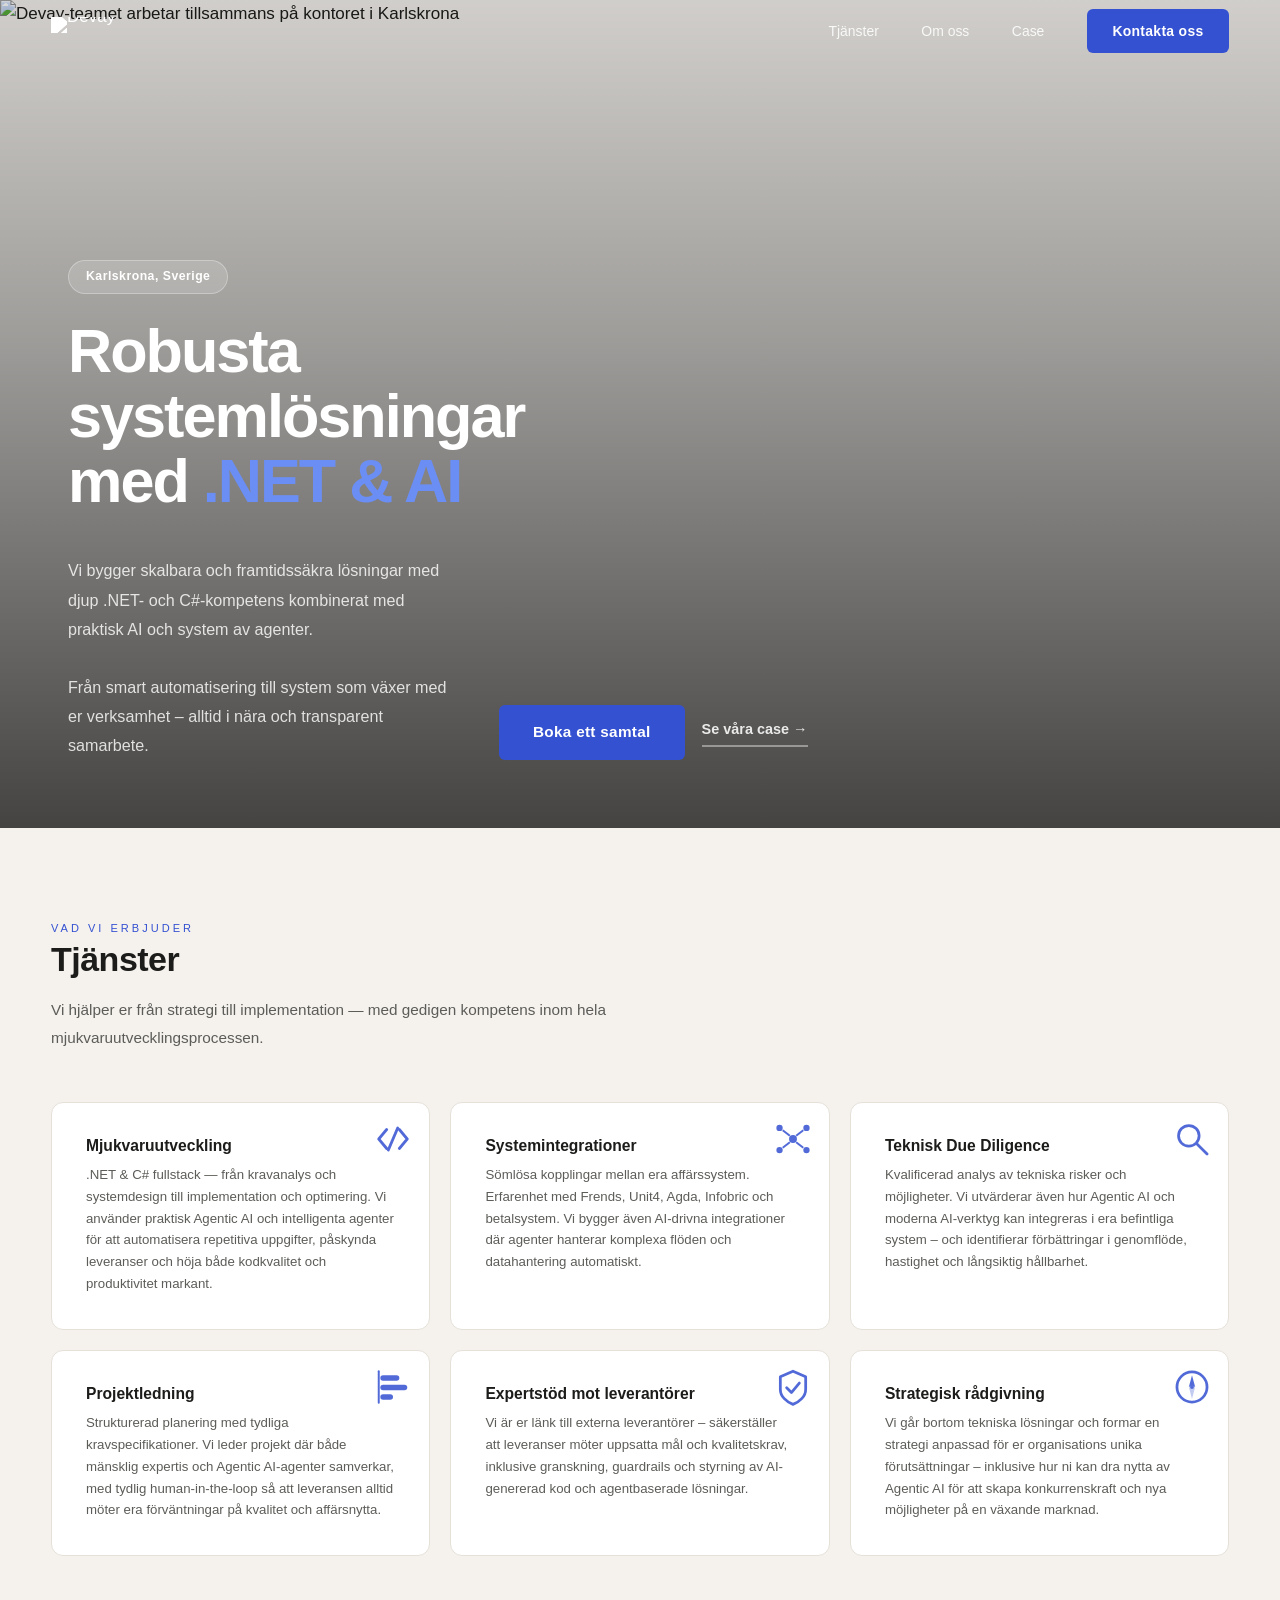
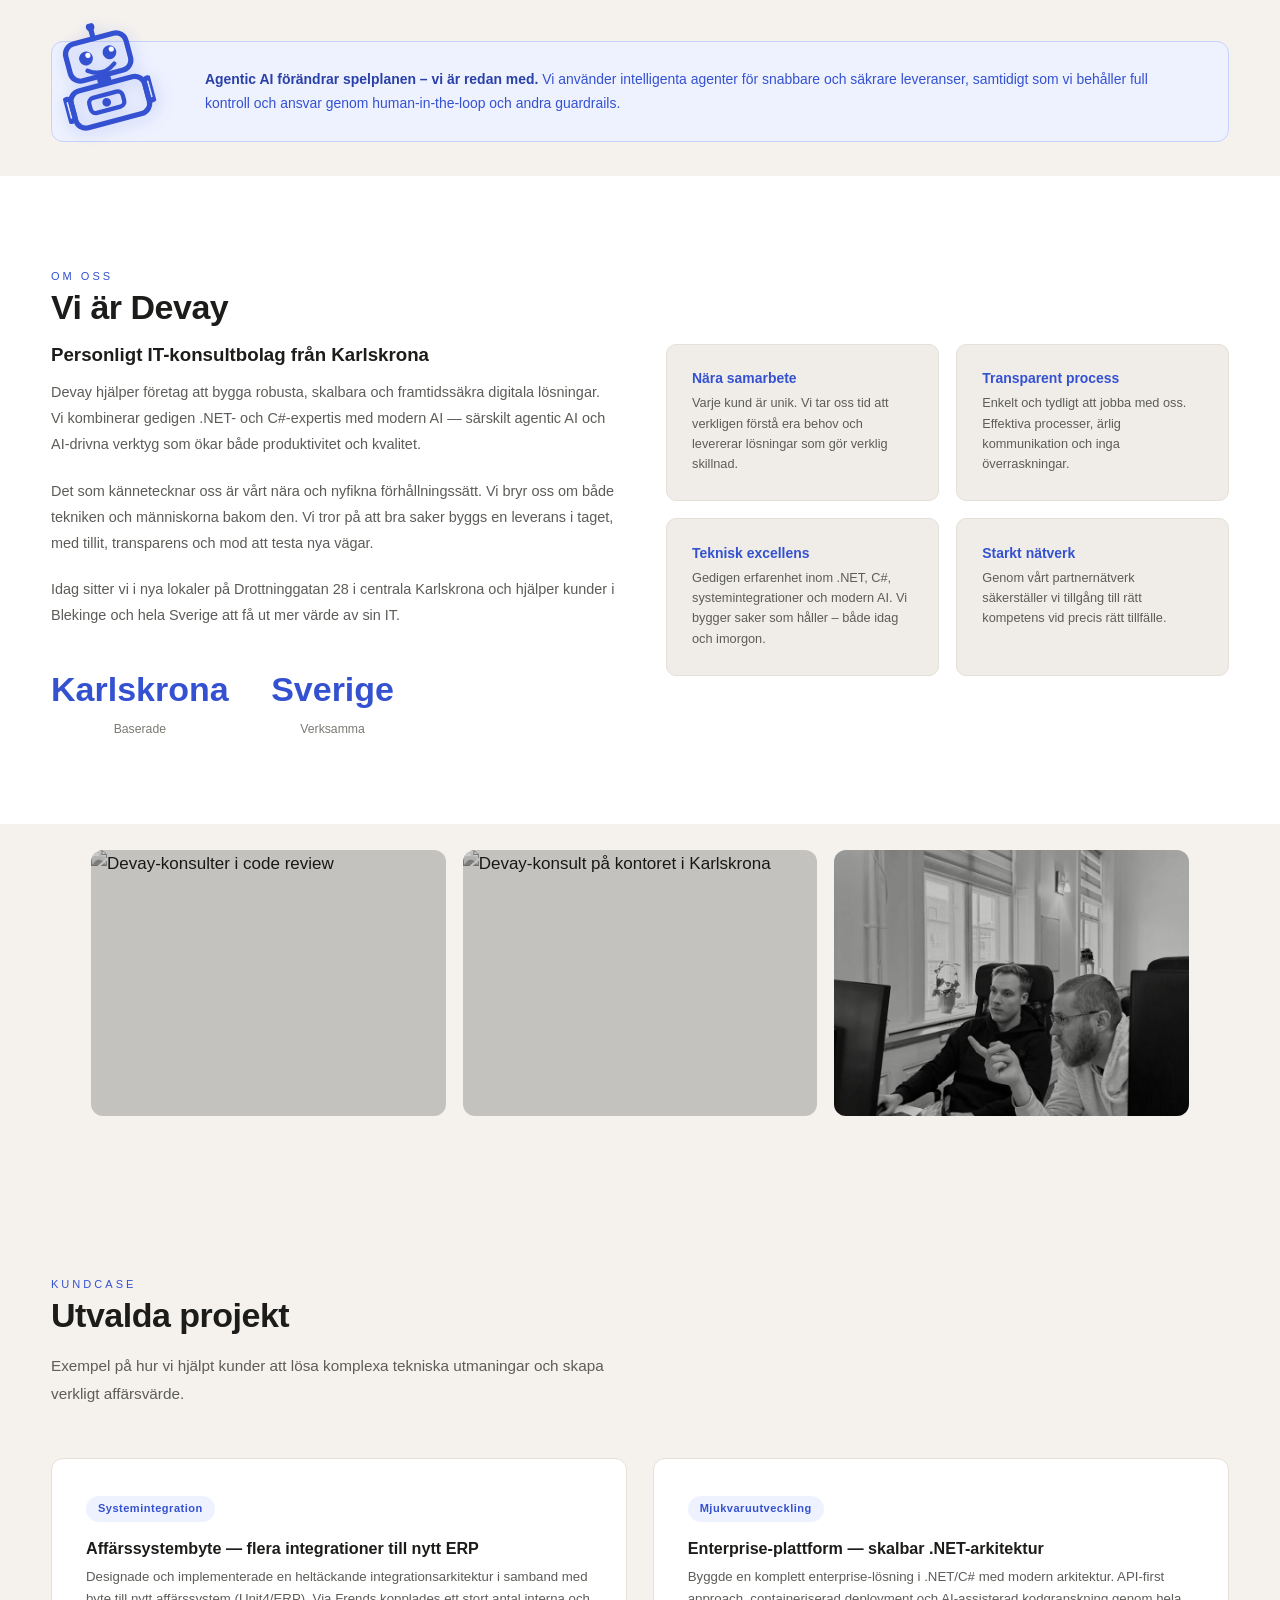
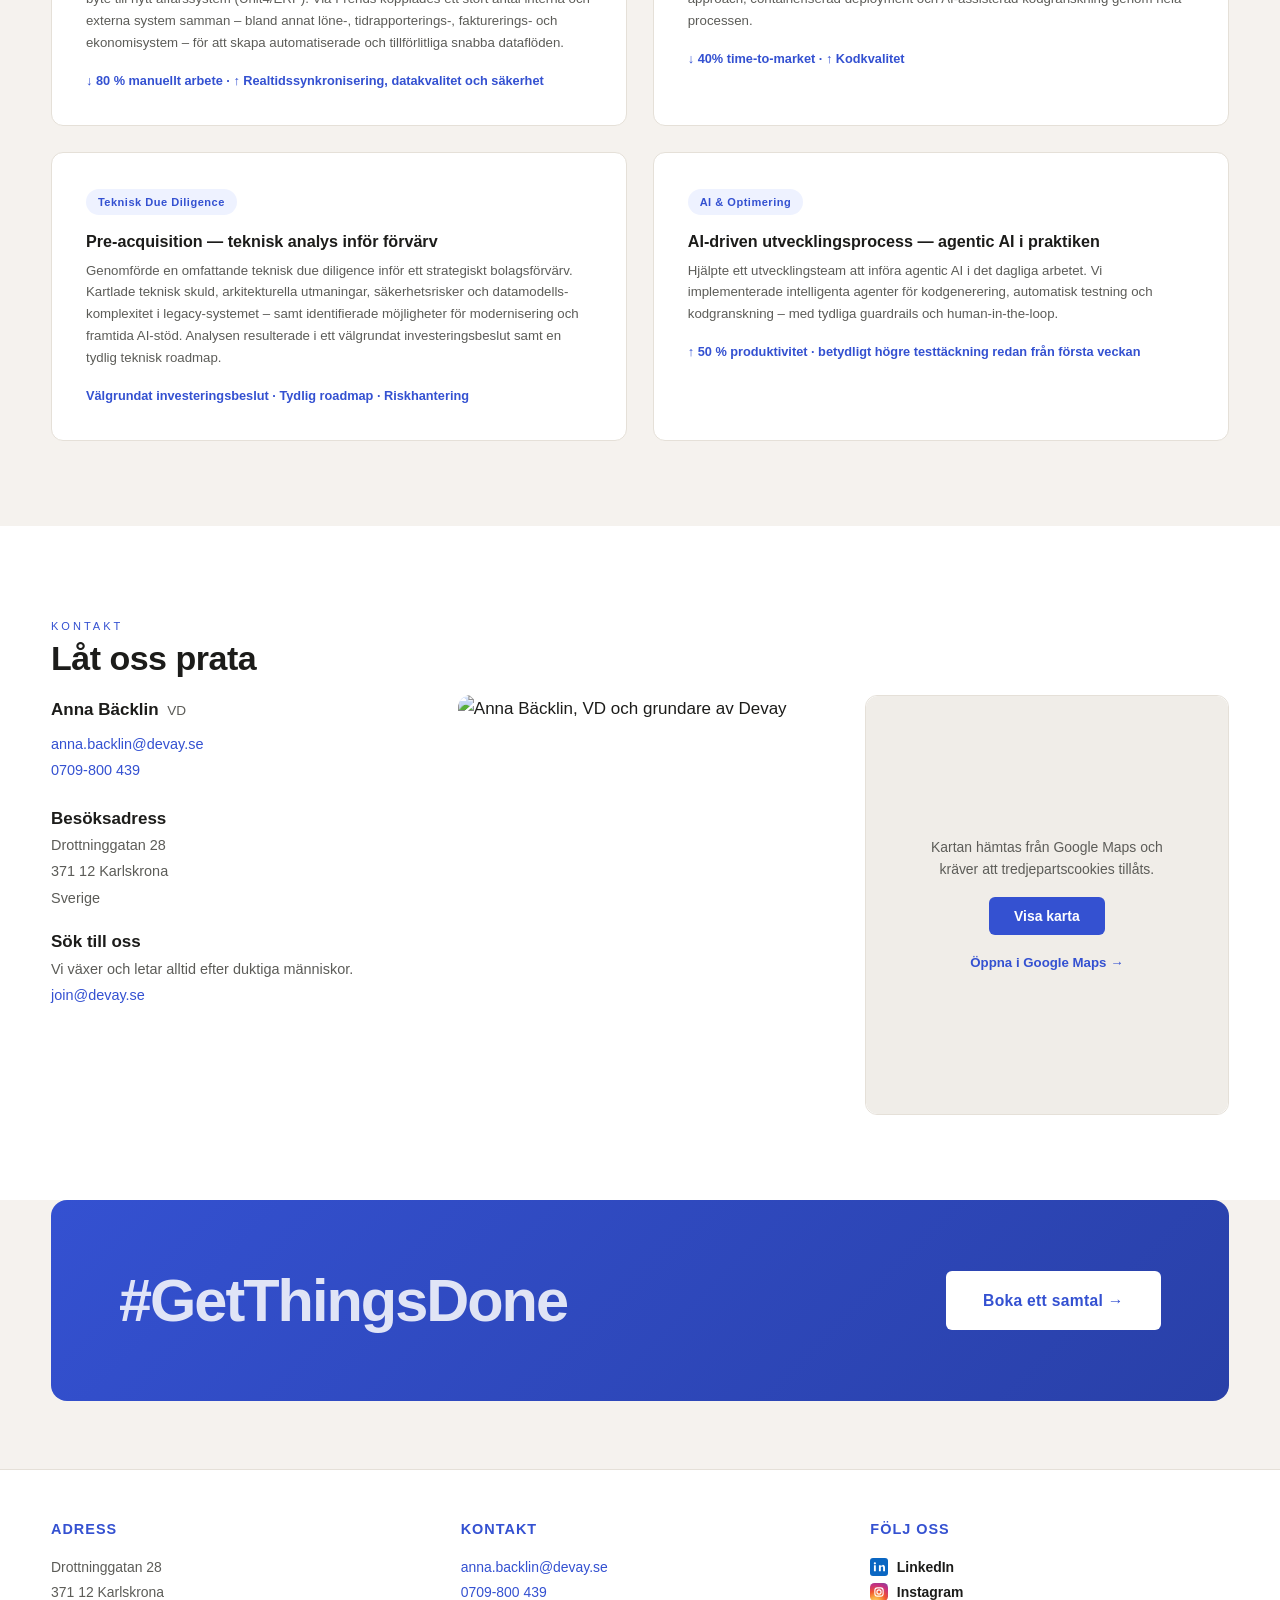
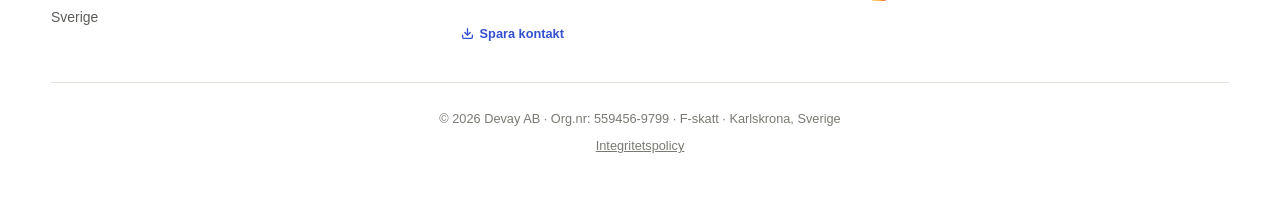
==== index.html @ 6763a112 "feat: replace planning photo in culture strip with pair-programming photo Same markup and grayscale/" ====
<!DOCTYPE html>
<html lang="sv">
<head>
  <meta charset="UTF-8">
  <meta name="viewport" content="width=device-width, initial-scale=1.0, viewport-fit=cover">

  <!-- SEO -->
  <title>Devay AB – .NET &amp; AI-konsulter i Karlskrona | Skalbara systemlösningar</title>
  <meta name="description" content="Personligt IT-konsultbolag i Karlskrona som bygger robusta .NET/C#-lösningar, systemintegrationer och agentic AI. Nära samarbete, hög kvalitet.">
  <meta name="keywords" content="Devay, IT-konsult, Karlskrona, .NET, C#, AI, systemutveckling, integrationer, agentic AI">
  <meta name="author" content="Devay AB">
  <meta name="robots" content="index, follow, max-image-preview:large, max-snippet:-1, max-video-preview:-1">
  <meta name="theme-color" content="#1a3a5c">

  <!-- Open Graph -->
  <meta property="og:title" content="Devay AB – .NET &amp; AI-konsulter i Karlskrona">
  <meta property="og:description" content="Personligt IT-konsultbolag i Karlskrona som bygger robusta .NET/C#-lösningar, systemintegrationer och agentic AI.">
  <meta property="og:type" content="website">
  <meta property="og:url" content="https://www.devay.se">
  <meta property="og:locale" content="sv_SE">
  <meta property="og:image" content="https://www.devay.se/images/hero.jpg">
  <meta property="og:image:width" content="2400">
  <meta property="og:image:height" content="1545">
  <meta property="og:image:type" content="image/jpeg">
  <meta property="og:image:alt" content="Devay-teamet arbetar tillsammans på kontoret i Karlskrona">

  <!-- Twitter Card -->
  <meta name="twitter:card" content="summary_large_image">
  <meta name="twitter:site" content="@devay_ab">
  <meta name="twitter:title" content="Devay AB – .NET &amp; AI-konsulter i Karlskrona">
  <meta name="twitter:description" content="Personligt IT-konsultbolag i Karlskrona som bygger robusta .NET/C#-lösningar, systemintegrationer och agentic AI.">
  <meta name="twitter:image" content="https://www.devay.se/images/hero.jpg">

  <!-- Canonical -->
  <link rel="canonical" href="https://www.devay.se/">

  <!-- Favicons -->
  <link rel="apple-touch-icon" sizes="180x180" href="images/apple-touch-icon.png">
  <link rel="icon" type="image/png" sizes="32x32" href="images/favicon-32x32.png">
  <link rel="icon" type="image/png" sizes="16x16" href="images/favicon-16x16.png">

  <!-- Preload kritiska resurser -->
  <link rel="preload" as="image" href="images/hero.webp" type="image/webp" fetchpriority="high">


  <!-- Stylesheet -->
  <link rel="stylesheet" href="css/style.css">

  <!-- Structured Data — LocalBusiness -->
  <script type="application/ld+json">
  {
    "@context": "https://schema.org",
    "@type": "LocalBusiness",
    "@id": "https://www.devay.se/#organization",
    "name": "Devay AB",
    "description": "IT-konsultbolag i Karlskrona specialiserat på .NET, C#, systemintegrationer och agentic AI.",
    "url": "https://www.devay.se",
    "logo": "https://www.devay.se/images/devay-logo.png",
    "image": "https://www.devay.se/images/devay-logo.png",
    "address": {
      "@type": "PostalAddress",
      "streetAddress": "Drottninggatan 28",
      "addressLocality": "Karlskrona",
      "postalCode": "371 12",
      "addressRegion": "Blekinge",
      "addressCountry": "SE"
    },
    "geo": {
      "@type": "GeoCoordinates",
      "latitude": "56.1612",
      "longitude": "15.5869"
    },
    "telephone": "+46709800439",
    "email": "anna.backlin@devay.se",
    "contactPoint": {
      "@type": "ContactPoint",
      "contactType": "sales",
      "telephone": "+46709800439",
      "email": "anna.backlin@devay.se",
      "availableLanguage": ["Swedish", "English"]
    },
    "founder": {
      "@type": "Person",
      "name": "Anna Bäcklin",
      "jobTitle": "VD & Grundare"
    },
    "areaServed": {
      "@type": "Country",
      "name": "Sverige"
    },
    "sameAs": [
      "https://www.linkedin.com/company/devay/"
    ],
    "hasOfferCatalog": {
      "@type": "OfferCatalog",
      "name": "IT-tjänster",
      "itemListElement": [
        {
          "@type": "Offer",
          "itemOffered": {
            "@type": "Service",
            "name": "Mjukvaruutveckling",
            "description": ".NET & C# fullstack — från kravanalys och systemdesign till implementation och optimering."
          }
        },
        {
          "@type": "Offer",
          "itemOffered": {
            "@type": "Service",
            "name": "Systemintegrationer",
            "description": "Sömlösa kopplingar mellan affärssystem via Frends, Unit4, Agda, Infobric och betalsystem."
          }
        },
        {
          "@type": "Offer",
          "itemOffered": {
            "@type": "Service",
            "name": "Teknisk Due Diligence",
            "description": "Kvalificerad analys av tekniska risker och möjligheter i utvecklingsprocessen."
          }
        },
        {
          "@type": "Offer",
          "itemOffered": {
            "@type": "Service",
            "name": "Projektledning",
            "description": "Strukturerad planering med tydliga kravspecifikationer och nära uppföljning."
          }
        },
        {
          "@type": "Offer",
          "itemOffered": {
            "@type": "Service",
            "name": "Strategisk rådgivning",
            "description": "Teknisk strategi anpassad för er organisations unika förutsättningar."
          }
        }
      ]
    }
  }
  </script>
</head>
<body>

  <!-- Skip-till-innehåll (tillgänglighet) -->
  <a href="#main" class="skip-link">Hoppa till innehåll</a>

  <!-- ════════════════════════════════════════
       NAVIGATION
       ════════════════════════════════════════ -->
  <nav class="nav" aria-label="Huvudnavigation">
    <a href="./index.html" class="nav-logo" aria-label="Devay — Till startsidan">
      <picture>
        <source srcset="images/devay-logo-white.webp" type="image/webp" media="(prefers-color-scheme: dark)">
        <source srcset="images/devay-logo-white.png" media="(prefers-color-scheme: dark)">
        <source srcset="images/devay-logo.webp" type="image/webp">
        <img src="images/devay-logo.png" alt="Devay" width="147" height="28">
      </picture>
    </a>

    <button class="nav-toggle" aria-label="Öppna meny" aria-expanded="false" aria-controls="nav-menu">
      <span></span>
      <span></span>
      <span></span>
    </button>

    <div class="nav-links" id="nav-menu">
      <a href="#tjanster" class="nav-link">Tjänster</a>
      <a href="#om-oss" class="nav-link">Om oss</a>
      <a href="#case" class="nav-link">Case</a>
    </div>

    <a href="#kontakt" class="nav-cta">Kontakta oss</a>
  </nav>


  <!-- ════════════════════════════════════════
       MAIN CONTENT
       ════════════════════════════════════════ -->
  <main id="main">

    <!-- ── HERO ── -->
    <section class="hero" aria-label="Introduktion">
      <div class="hero-bg">
        <picture class="hero-img-base">
          <source srcset="images/hero.webp" type="image/webp">
          <img src="images/hero.jpg"
               alt="Devay-teamet arbetar tillsammans på kontoret i Karlskrona"
               width="2400" height="1545"
               loading="eager">
        </picture>
        <picture class="hero-img-hover" aria-hidden="true">
          <source srcset="images/gemini-heroes.webp" type="image/webp">
          <img src="images/gemini-heroes.webp" alt="" width="1920" height="1237" loading="lazy">
        </picture>
        <div class="hero-overlay"></div>
      </div>
      <div class="hero-content">
        <span class="pill">Karlskrona, Sverige</span>
        <h1 class="hero-title">Robusta systemlösningar<br>med <em>.NET &amp; AI</em></h1>
        <div class="hero-bottom">
          <p class="hero-subtitle">Vi bygger skalbara och framtidssäkra lösningar med djup .NET- och C#-kompetens kombinerat med praktisk AI och system av agenter.<br><br>Från smart automatisering till system som växer med er verksamhet – alltid i nära och transparent samarbete.</p>
          <div class="hero-actions">
            <a href="#kontakt" class="btn-primary">Boka ett samtal</a>
            <a href="#case" class="btn-link btn-link--light">Se våra case &rarr;</a>
          </div>
        </div>
      </div>
    </section>


    <!-- ── TJÄNSTER ── -->
    <section id="tjanster" class="section section--alt" aria-labelledby="tjanster-title">
      <span class="section-eyebrow reveal">Vad vi erbjuder</span>
      <h2 class="section-title reveal" id="tjanster-title">Tjänster</h2>
      <p class="section-intro reveal">Vi hjälper er från strategi till implementation — med gedigen kompetens inom hela mjukvaruutvecklingsprocessen.</p>

      <div class="services-grid">
        <article class="service-card reveal reveal-delay-1">
          <div class="card-icon card-icon--code" aria-hidden="true">
            <svg viewBox="0 0 48 48" xmlns="http://www.w3.org/2000/svg" fill="none" stroke="#3451D1" stroke-width="3.5" stroke-linecap="round" stroke-linejoin="round">
              <polyline points="16,12 6,24 16,36"/>
              <polyline points="32,12 42,24 32,36"/>
              <line x1="30" y1="10" x2="18" y2="38"/>
            </svg>
          </div>
          <h3>Mjukvaruutveckling</h3>
          <p>.NET &amp; C# fullstack — från kravanalys och systemdesign till implementation och optimering. Vi använder praktisk Agentic AI och intelligenta agenter för att automatisera repetitiva uppgifter, påskynda leveranser och höja både kodkvalitet och produktivitet markant.</p>
        </article>

        <article class="service-card reveal reveal-delay-2">
          <div class="card-icon card-icon--nodes" aria-hidden="true">
            <svg viewBox="0 0 48 48" xmlns="http://www.w3.org/2000/svg" fill="#3451D1">
              <circle cx="24" cy="24" r="5"/>
              <circle cx="7" cy="10" r="4"/>
              <circle cx="41" cy="10" r="4"/>
              <circle cx="7" cy="38" r="4"/>
              <circle cx="41" cy="38" r="4"/>
              <line x1="11" y1="13" x2="20" y2="20" stroke="#3451D1" stroke-width="2.5" fill="none"/>
              <line x1="37" y1="13" x2="28" y2="20" stroke="#3451D1" stroke-width="2.5" fill="none"/>
              <line x1="11" y1="35" x2="20" y2="28" stroke="#3451D1" stroke-width="2.5" fill="none"/>
              <line x1="37" y1="35" x2="28" y2="28" stroke="#3451D1" stroke-width="2.5" fill="none"/>
            </svg>
          </div>
          <h3>Systemintegrationer</h3>
          <p>Sömlösa kopplingar mellan era affärssystem. Erfarenhet med Frends, Unit4, Agda, Infobric och betalsystem. Vi bygger även AI-drivna integrationer där agenter hanterar komplexa flöden och datahantering automatiskt.</p>
        </article>

        <article class="service-card reveal reveal-delay-3">
          <div class="card-icon card-icon--magnifier" aria-hidden="true">
            <svg viewBox="0 0 48 48" xmlns="http://www.w3.org/2000/svg" fill="none" stroke="#3451D1" stroke-width="3.5" stroke-linecap="round" stroke-linejoin="round">
              <circle cx="20" cy="20" r="13"/>
              <line x1="30" y1="30" x2="43" y2="43"/>
            </svg>
          </div>
          <h3>Teknisk Due Diligence</h3>
          <p>Kvalificerad analys av tekniska risker och möjligheter. Vi utvärderar även hur Agentic AI och moderna AI-verktyg kan integreras i era befintliga system – och identifierar förbättringar i genomflöde, hastighet och långsiktig hållbarhet.</p>
        </article>

        <article class="service-card reveal reveal-delay-4">
          <div class="card-icon card-icon--kanban" aria-hidden="true">
            <svg viewBox="0 0 48 48" xmlns="http://www.w3.org/2000/svg" fill="none">
              <line x1="6" y1="4" x2="6" y2="44" stroke="#3451D1" stroke-width="2.5" stroke-linecap="round"/>
              <rect x="8" y="9" width="24" height="7" rx="3.5" fill="#3451D1"/>
              <rect x="8" y="21" width="34" height="7" rx="3.5" fill="#3451D1"/>
              <rect x="8" y="33" width="16" height="7" rx="3.5" fill="#3451D1"/>
            </svg>
          </div>
          <h3>Projektledning</h3>
          <p>Strukturerad planering med tydliga kravspecifikationer. Vi leder projekt där både mänsklig expertis och Agentic AI-agenter samverkar, med tydlig human-in-the-loop så att leveransen alltid möter era förväntningar på kvalitet och affärsnytta.</p>
        </article>

        <article class="service-card reveal reveal-delay-5">
          <div class="card-icon card-icon--bridge" aria-hidden="true">
            <svg viewBox="0 0 48 48" xmlns="http://www.w3.org/2000/svg" fill="none" stroke="#3451D1" stroke-width="3.5" stroke-linecap="round" stroke-linejoin="round">
              <path d="M24 4 L40 11 L40 27 C40 36 32 43 24 46 C16 43 8 36 8 27 L8 11 Z"/>
              <polyline points="16,25 22,31 32,19"/>
            </svg>
          </div>
          <h3>Expertstöd mot leverantörer</h3>
          <p>Vi är er länk till externa leverantörer – säkerställer att leveranser möter uppsatta mål och kvalitetskrav, inklusive granskning, guardrails och styrning av AI-genererad kod och agentbaserade lösningar.</p>
        </article>

        <article class="service-card reveal reveal-delay-6">
          <div class="card-icon card-icon--bino" aria-hidden="true">
            <svg viewBox="0 0 48 48" xmlns="http://www.w3.org/2000/svg" fill="none">
              <circle cx="24" cy="24" r="19" stroke="#3451D1" stroke-width="3.5"/>
              <polygon points="24,9 28,24 24,22 20,24" fill="#3451D1"/>
              <polygon points="24,39 20,24 24,26 28,24" fill="#3451D1" opacity="0.35"/>
              <circle cx="24" cy="24" r="2.5" fill="#3451D1"/>
            </svg>
          </div>
          <h3>Strategisk rådgivning</h3>
          <p>Vi går bortom tekniska lösningar och formar en strategi anpassad för er organisations unika förutsättningar – inklusive hur ni kan dra nytta av Agentic AI för att skapa konkurrenskraft och nya möjligheter på en växande marknad.</p>
        </article>
      </div>
    </section>


    <!-- ── AI-BANNER ── -->
    <aside class="ai-banner reveal" aria-label="AI-information">
      <div class="ai-robot" aria-hidden="true">
        <div class="robot-bubble"></div>
        <svg viewBox="0 0 52 62" xmlns="http://www.w3.org/2000/svg" fill="none" stroke="#3451D1" stroke-width="3" stroke-linecap="round" stroke-linejoin="round">
          <line x1="26" y1="2" x2="26" y2="9"/>
          <circle cx="26" cy="2" r="2.5" fill="#3451D1" stroke="none"/>
          <rect x="8" y="9" width="36" height="22" rx="6"/>
          <circle cx="19" cy="19" r="4" fill="#3451D1" stroke="none"/>
          <circle cx="33" cy="19" r="4" fill="#3451D1" stroke="none"/>
          <circle cx="20.5" cy="17.5" r="1.5" fill="white" stroke="none"/>
          <circle cx="34.5" cy="17.5" r="1.5" fill="white" stroke="none"/>
          <path d="M18 26 Q26 32 34 26" stroke-width="2.5"/>
          <rect x="22" y="31" width="8" height="5" rx="2" fill="#3451D1" stroke="none"/>
          <rect x="4" y="36" width="44" height="22" rx="6"/>
          <rect x="14" y="42" width="20" height="9" rx="3" stroke-width="2.5"/>
          <circle cx="24" cy="46.5" r="2.5" fill="#3451D1" stroke="none"/>
          <rect x="0" y="39" width="4" height="13" rx="2"/>
          <rect x="48" y="39" width="4" height="13" rx="2"/>
        </svg>
      </div>
      <div class="ai-banner-text">
        <p><strong>Agentic AI förändrar spelplanen – vi är redan med.</strong> Vi använder intelligenta agenter för snabbare och säkrare leveranser, samtidigt som vi behåller full kontroll och ansvar genom human-in-the-loop och andra guardrails.</p>
      </div>
    </aside>


    <!-- ── OM OSS ── -->
    <section id="om-oss" class="section section--white" aria-labelledby="om-oss-title">
      <span class="section-eyebrow reveal">Om oss</span>
      <h2 class="section-title reveal" id="om-oss-title">Vi är Devay</h2>

      <div class="about-grid">
        <div class="about-text reveal">
          <h3>Personligt IT-konsultbolag från Karlskrona</h3>
          <p>Devay hjälper företag att bygga robusta, skalbara och framtidssäkra digitala lösningar. Vi kombinerar gedigen .NET- och C#-expertis med modern AI — särskilt agentic AI och AI-drivna verktyg som ökar både produktivitet och kvalitet.</p>
          <p>Det som kännetecknar oss är vårt nära och nyfikna förhållningssätt. Vi bryr oss om både tekniken och människorna bakom den. Vi tror på att bra saker byggs en leverans i taget, med tillit, transparens och mod att testa nya vägar.</p>
          <p>Idag sitter vi i nya lokaler på Drottninggatan 28 i centrala Karlskrona och hjälper kunder i Blekinge och hela Sverige att få ut mer värde av sin IT.</p>

          <div class="team-stats">
            <div class="stat">
              <div class="stat-value">Karlskrona</div>
              <div class="stat-label">Baserade</div>
            </div>
            <div class="stat">
              <div class="stat-value">Sverige</div>
              <div class="stat-label">Verksamma</div>
            </div>
          </div>
        </div>

        <div>
          <div class="values-grid">
            <div class="value-card reveal reveal-delay-1">
              <h4>Nära samarbete</h4>
              <p>Varje kund är unik. Vi tar oss tid att verkligen förstå era behov och levererar lösningar som gör verklig skillnad.</p>
            </div>
            <div class="value-card reveal reveal-delay-2">
              <h4>Transparent process</h4>
              <p>Enkelt och tydligt att jobba med oss. Effektiva processer, ärlig kommunikation och inga överraskningar.</p>
            </div>
            <div class="value-card reveal reveal-delay-3">
              <h4>Teknisk excellens</h4>
              <p>Gedigen erfarenhet inom .NET, C#, systemintegrationer och modern AI. Vi bygger saker som håller – både idag och imorgon.</p>
            </div>
            <div class="value-card reveal reveal-delay-4">
              <h4>Starkt nätverk</h4>
              <p>Genom vårt partnernätverk säkerställer vi tillgång till rätt kompetens vid precis rätt tillfälle.</p>
            </div>
          </div>
        </div>
      </div>

    </section>

    <!-- ── BILDSTRIP ── -->
    <div class="culture-strip" role="group" aria-label="Bilder från Devays vardag">
      <figure class="culture-photo reveal reveal-delay-1">
        <img src="images/code-review.webp" alt="Devay-konsulter i code review" width="800" height="600" loading="lazy">
      </figure>
      <figure class="culture-photo reveal reveal-delay-2">
        <img src="images/kontoret.webp" alt="Devay-konsult på kontoret i Karlskrona" width="800" height="600" loading="lazy">
      </figure>
      <figure class="culture-photo reveal reveal-delay-3">
        <img src="images/parprogrammering.webp" alt="Två Devay-konsulter parprogrammerar vid skärmen på kontoret" width="800" height="600" loading="lazy">
      </figure>
    </div>


    <!-- ── CASE ── -->
    <section id="case" class="section section--alt" aria-labelledby="case-title">
      <span class="section-eyebrow reveal">Kundcase</span>
      <h2 class="section-title reveal" id="case-title">Utvalda projekt</h2>
      <p class="section-intro reveal">Exempel på hur vi hjälpt kunder att lösa komplexa tekniska utmaningar och skapa verkligt affärsvärde.</p>

      <div class="case-grid">
        <article class="case-card reveal reveal-delay-1">
          <span class="case-tag">Systemintegration</span>
          <h3>Affärssystembyte — flera integrationer till nytt ERP</h3>
          <p>Designade och implementerade en heltäckande integrationsarkitektur i samband med byte till nytt affärssystem (Unit4/ERP). Via Frends kopplades ett stort antal interna och externa system samman – bland annat löne-, tidrapporterings-, fakturerings- och ekonomisystem – för att skapa automatiserade och tillförlitliga snabba dataflöden.</p>
          <div class="case-result">↓ 80 % manuellt arbete · ↑ Realtidssynkronisering, datakvalitet och säkerhet</div>
        </article>

        <article class="case-card reveal reveal-delay-2">
          <span class="case-tag">Mjukvaruutveckling</span>
          <h3>Enterprise-plattform — skalbar .NET-arkitektur</h3>
          <p>Byggde en komplett enterprise-lösning i .NET/C# med modern arkitektur. API-first approach, containeriserad deployment och AI-assisterad kodgranskning genom hela processen.</p>
          <div class="case-result">↓ 40% time-to-market · ↑ Kodkvalitet</div>
        </article>

        <article class="case-card reveal reveal-delay-3">
          <span class="case-tag">Teknisk Due Diligence</span>
          <h3>Pre-acquisition — teknisk analys inför förvärv</h3>
          <p>Genomförde en omfattande teknisk due diligence inför ett strategiskt bolagsförvärv. Kartlade teknisk skuld, arkitekturella utmaningar, säkerhetsrisker och datamodells-komplexitet i legacy-systemet – samt identifierade möjligheter för modernisering och framtida AI-stöd. Analysen resulterade i ett välgrundat investeringsbeslut samt en tydlig teknisk roadmap.</p>
          <div class="case-result">Välgrundat investeringsbeslut · Tydlig roadmap · Riskhantering</div>
        </article>

        <article class="case-card reveal reveal-delay-4">
          <span class="case-tag">AI &amp; Optimering</span>
          <h3>AI-driven utvecklingsprocess — agentic AI i praktiken</h3>
          <p>Hjälpte ett utvecklingsteam att införa agentic AI i det dagliga arbetet. Vi implementerade intelligenta agenter för kodgenerering, automatisk testning och kodgranskning – med tydliga guardrails och human-in-the-loop.</p>
          <div class="case-result">↑ 50 % produktivitet · betydligt högre testtäckning redan från första veckan</div>
        </article>
      </div>
    </section>



    <!-- ── KONTAKT ── -->
    <section id="kontakt" class="section section--white" aria-labelledby="kontakt-title">
      <span class="section-eyebrow reveal">Kontakt</span>
      <h2 class="section-title reveal" id="kontakt-title">Låt oss prata</h2>

      <div class="contact-grid">
        <div class="contact-info reveal">
          <p class="contact-person">
            <span class="contact-name">Anna Bäcklin</span>
            <span class="contact-title">VD</span>
          </p>
          <p class="contact-details">
            <a href="mailto:anna.backlin@devay.se">anna.backlin@devay.se</a><br>
            <a href="tel:+46709800439">0709-800 439</a>
          </p>

          <h3>Besöksadress</h3>
          <p>Drottninggatan 28<br>371 12 Karlskrona<br>Sverige</p>

          <h3>Sök till oss</h3>
          <p>Vi växer och letar alltid efter duktiga människor.<br>
            <a href="mailto:join@devay.se">join@devay.se</a>
          </p>
        </div>

        <div class="contact-photo reveal reveal-delay-1">
          <picture>
            <source srcset="images/vd-portrat.webp" type="image/webp">
            <img src="images/vd-portrat.jpg"
                 alt="Anna Bäcklin, VD och grundare av Devay"
                 width="600" height="800"
                 loading="lazy">
          </picture>
        </div>

        <div class="contact-map reveal reveal-delay-2">
          <!-- GDPR: kartan laddas inte förrän användaren accepterar -->
          <div class="map-consent" id="map-consent">
            <div class="map-consent-inner">
              <p>Kartan hämtas från Google Maps och kräver att tredjepartscookies tillåts.</p>
              <button class="map-consent-btn">Visa karta</button>
              <a href="https://maps.google.com/?q=Drottninggatan+28+Karlskrona" target="_blank" rel="noopener noreferrer" class="map-directions">Öppna i Google Maps &rarr;</a>
            </div>
          </div>
          <iframe
            id="map-iframe"
            data-src="https://maps.google.com/maps?q=Drottninggatan+28+Karlskrona&amp;t=&amp;z=15&amp;ie=UTF8&amp;iwloc=&amp;output=embed"
            loading="lazy"
            title="Karta över Devay ABs kontor i Karlskrona"
            sandbox="allow-scripts allow-same-origin allow-popups allow-popups-to-escape-sandbox"
            allowfullscreen>
          </iframe>
        </div>
      </div>
    </section>


    <!-- ── CTA-BANNER ── -->
    <div class="cta-banner" role="complementary" aria-label="Uppmaning till kontakt">
      <div class="cta-tagline"><span>#GetThingsDone</span></div>
      <a href="#kontakt" class="cta-btn">Boka ett samtal &rarr;</a>
    </div>

  </main>


  <!-- ════════════════════════════════════════
       FOOTER
       ════════════════════════════════════════ -->
  <footer class="footer">
    <div class="footer-grid">
      <div class="footer-col">
        <h3>Adress</h3>
        <p>Drottninggatan 28<br>371 12 Karlskrona<br>Sverige</p>
      </div>
      <div class="footer-col">
        <h3>Kontakt</h3>
        <p><a href="mailto:anna.backlin@devay.se">anna.backlin@devay.se</a><br><a href="tel:+46709800439">0709-800 439</a></p>
        <a href="anna-backlin.vcf" download="Anna Bäcklin – Devay.vcf" class="footer-vcard" aria-label="Spara Annas kontaktuppgifter">
          <svg xmlns="http://www.w3.org/2000/svg" width="13" height="13" viewBox="0 0 24 24" fill="none" stroke="currentColor" stroke-width="2.5" stroke-linecap="round" stroke-linejoin="round" aria-hidden="true"><path d="M21 15v4a2 2 0 0 1-2 2H5a2 2 0 0 1-2-2v-4"/><polyline points="7 10 12 15 17 10"/><line x1="12" y1="15" x2="12" y2="3"/></svg>
          Spara kontakt
        </a>
      </div>
      <div class="footer-col">
        <h3>Följ oss</h3>
        <div class="footer-social">
          <a href="https://www.linkedin.com/company/devay/" target="_blank" rel="noopener noreferrer" aria-label="Devay på LinkedIn">
            <svg xmlns="http://www.w3.org/2000/svg" width="18" height="18" viewBox="0 0 24 24" aria-hidden="true">
              <rect width="24" height="24" rx="4" fill="#0A66C2"/>
              <path fill="#fff" d="M7.75 9.5h-2.5v8h2.5v-8Zm-1.25-1a1.5 1.5 0 1 0 0-3 1.5 1.5 0 0 0 0 3Zm10.5 1c-1.38 0-2.3.75-2.6 1.45V9.5h-2.5v8h2.5v-4.3c0-1.15.65-1.95 1.7-1.95 1 0 1.4.75 1.4 1.9v4.35h2.5v-4.7c0-2.5-1.35-3.8-3-3.8Z"/>
            </svg>
            LinkedIn
          </a>
          <a href="https://www.instagram.com/devay_ab/" target="_blank" rel="noopener noreferrer" aria-label="Devay på Instagram">
            <svg xmlns="http://www.w3.org/2000/svg" width="18" height="18" viewBox="0 0 24 24" aria-hidden="true">
              <defs>
                <radialGradient id="ig-grad" cx="30%" cy="107%" r="150%">
                  <stop offset="0%" stop-color="#ffd879"/>
                  <stop offset="20%" stop-color="#f9a941"/>
                  <stop offset="40%" stop-color="#f1572f"/>
                  <stop offset="65%" stop-color="#c52e82"/>
                  <stop offset="100%" stop-color="#4056b5"/>
                </radialGradient>
              </defs>
              <rect width="24" height="24" rx="6" fill="url(#ig-grad)"/>
              <rect x="6.5" y="6.5" width="11" height="11" rx="3.2" fill="none" stroke="#fff" stroke-width="1.5"/>
              <circle cx="12" cy="12" r="2.8" fill="none" stroke="#fff" stroke-width="1.5"/>
              <circle cx="16.2" cy="7.8" r="0.9" fill="#fff"/>
            </svg>
            Instagram
          </a>
        </div>
      </div>
    </div>
    <div class="footer-bottom">
      <p>&copy; 2026 Devay AB &middot; Org.nr: 559456-9799 &middot; F-skatt &middot; Karlskrona, Sverige</p>
      <p><a href="/integritetspolicy/" class="footer-policy-link">Integritetspolicy</a></p>
    </div>
  </footer>

  <!-- JavaScript -->
  <script src="js/main.js" defer></script>

</body>
</html>
---- css/style.css ----
/* ── SELF-HOSTED FONTS ───────────────────────────────────── */

@font-face {
  font-family: 'Montserrat';
  font-style: normal;
  font-weight: 700 900;
  font-display: swap;
  src: url('../fonts/montserrat-latin.woff2') format('woff2');
  unicode-range: U+0000-00FF, U+0131, U+0152-0153, U+02BB-02BC, U+02C6, U+02DA, U+02DC, U+0304, U+0308, U+0329, U+2000-206F, U+20AC, U+2122, U+2191, U+2193, U+2212, U+2215, U+FEFF, U+FFFD;
}

@font-face {
  font-family: 'Open Sans';
  font-style: normal;
  font-weight: 400 700;
  font-stretch: 100%;
  font-display: swap;
  src: url('../fonts/open-sans-latin.woff2') format('woff2');
  unicode-range: U+0000-00FF, U+0131, U+0152-0153, U+02BB-02BC, U+02C6, U+02DA, U+02DC, U+0304, U+0308, U+0329, U+2000-206F, U+20AC, U+2122, U+2191, U+2193, U+2212, U+2215, U+FEFF, U+FFFD;
}

/* ═══════════════════════════════════════════════════════════
   DEVAY AB — Huvudstylesheet
   Version:  1.0
   Datum:    2026-04-15
   ═══════════════════════════════════════════════════════════

   GRAFISK PROFIL — 2026
   ─────────────────────────────────
   Primär:      #3451D1  (Cobalt indigo)   5.9:1 på sand ✅
   Primär mörk: #2940A8  (Hover/djup)
   Bakgrund:    #f5f2ee  (Warm sand)
   Kort:        #f0ede8  (Något mörkare sand)
   Vit yta:     #fff     (Nav, kort, sektioner)
   Text:        #1c1c1a  (Warm charcoal)
   ─────────────────────────────────
   Ändra ENDAST i :root — aldrig hårdkoda färger
   ─────────────────────────────────
   Rubriker:    Montserrat
   Brödtext:    Open Sans
   ═══════════════════════════════════════════════════════════ */


/* ── 1. CSS CUSTOM PROPERTIES (VARIABLER) ────────────── */

:root {
  /* Färger — 2026 palett: cobalt indigo + warm sand */
  --color-primary:         #3451D1;   /* Cobalt indigo, 5.9:1 på sand — AA ✅ */
  --color-primary-dk:      #2940A8;   /* Mörkare indigo, hover */
  --color-secondary:       #6B8EF5;   /* Ljusare indigo — dekor, hero-accent */
  --color-primary-text:    #3451D1;   /* 5.9:1 på sand AA ✅ */
  --color-primary-text-dk: #2940A8;
  --color-text:            #1c1c1a;   /* Warm charcoal */
  --color-text-muted:      #5c5c58;   /* Warm grey, 7.2:1 AA ✅ */
  --color-text-light:      #7a7a74;   /* Warm grey light, 4.6:1 AA ✅ */
  --color-bg:              #f5f2ee;   /* Warm sand/beige — sidbakgrund */
  --color-bg-alt:          #fff;      /* Vit — nav, kort, sektioner */
  --color-bg-card:         #f0ede8;   /* Något varmare — value-card, kartbox */
  --color-border:          #e5e0d8;   /* Varm sandgräns */
  --color-primary-light:   #EEF2FF;   /* Indigo-tinted bakgrund */
  --color-primary-border:  #C7D2FE;

  /* Typsnitt */
  --font-heading: 'Montserrat', sans-serif;
  --font-body:    'Open Sans', sans-serif;
}


/* ── 2. RESET & BASE ─────────────────────────────────── */

*,
*::before,
*::after {
  box-sizing: border-box;
  margin: 0;
  padding: 0;
}

html {
  font-size: 17px;
  scroll-behavior: smooth;
  scroll-padding-top: 8px;
  -webkit-text-size-adjust: 100%;
}

section[id] {
  scroll-margin-top: 8px;
}

body {
  font-family: var(--font-body);
  background: var(--color-bg);
  color: var(--color-text);
  line-height: 1.6;
  -webkit-font-smoothing: antialiased;
  -moz-osx-font-smoothing: grayscale;
}

img {
  max-width: 100%;
  height: auto;
  display: block;
}

a {
  text-decoration: none;
  color: inherit;
  transition: color 0.2s ease;
}

button {
  font-family: inherit;
  cursor: pointer;
  border: none;
  background: none;
}

ul, ol {
  list-style: none;
}


/* ── 2. TYPOGRAFI ────────────────────────────────────── */

h1, h2, h3, h4 {
  font-family: var(--font-heading);
  line-height: 1.15;
}


/* ── 3. NAVIGATION ───────────────────────────────────── */

.nav {
  position: fixed;
  top: 0;
  left: 0;
  right: 0;
  z-index: 50;
  background: transparent;
  padding: env(safe-area-inset-top, 0px) 3rem 0;
  height: calc(64px + env(safe-area-inset-top, 0px));
  display: flex;
  align-items: center;
  border-bottom: 2px solid transparent;
  transition: background 0.4s ease, border-color 0.4s ease, box-shadow 0.4s ease;
}

.nav.scrolled {
  background: var(--color-bg-alt);
  border-bottom-color: var(--color-border);
  box-shadow: 0 2px 12px rgba(0, 0, 0, 0.06);
}

/* Vit logo, vita länktexter och hamburgare när nav är transparent */
.nav:not(.scrolled) .nav-link {
  color: rgba(255, 255, 255, 0.88);
}
.nav:not(.scrolled) .nav-link:hover {
  color: #fff;
}
.nav:not(.scrolled) .nav-toggle span {
  background: #fff;
}

/* Inverterar den mörka loggan till vit (ej i dark mode — där visas vit logo direkt) */
@media not all and (prefers-color-scheme: dark) {
  .nav:not(.scrolled) .nav-logo img {
    filter: brightness(0) invert(1);
  }
}

/* Mobil dropdown: mörk overlay när nav är transparent */
.nav:not(.scrolled) .nav-links.is-open {
  background: rgba(10, 10, 10, 0.92);
  backdrop-filter: blur(12px);
  border-bottom-color: rgba(255, 255, 255, 0.1);
  box-shadow: none;
}
.nav:not(.scrolled) .nav-links.is-open .nav-link {
  color: rgba(255, 255, 255, 0.88);
}

.nav-logo {
  display: flex;
  align-items: center;
  flex-shrink: 0;
  line-height: 0; /* eliminerar extra vertical space under bild */
}

.nav-logo picture {
  display: flex;
  align-items: center;
}

.nav-logo img {
  height: 28px;
  width: auto;
  object-fit: contain;
  display: block;
}

.nav-links {
  display: flex;
  gap: 2.5rem;
  margin-left: auto;
  margin-right: 2.5rem;
}

.nav-link {
  font-size: 0.82rem;
  color: var(--color-text-muted);
  font-weight: 500;
  transition: color 0.2s ease;
}

.nav-link:hover,
.nav-link:focus-visible {
  color: var(--color-primary);
}

.nav-link.is-active {
  color: var(--color-primary);
  animation: nav-sparkle 2s ease-in-out infinite;
}

@keyframes nav-sparkle {
  0%, 100% { text-shadow: none; }
  50%       { text-shadow: 0 0 8px rgba(52, 81, 209, 0.55), 0 0 16px rgba(52, 81, 209, 0.25); }
}

.nav-cta {
  background: var(--color-primary);
  color: #fff;
  padding: 0.65rem 1.5rem;
  border-radius: 6px;
  font-size: 0.82rem;
  font-weight: 700;
  font-family: var(--font-heading);
  letter-spacing: 0.3px;
  transition: background 0.2s ease;
  white-space: nowrap;
}

.nav-cta:hover,
.nav-cta:focus-visible {
  background: var(--color-primary-dk);
}

/* Hamburger-knapp (dold på desktop) */
.nav-toggle {
  display: none;
  flex-direction: column;
  gap: 5px;
  padding: 0.5rem;
  margin-left: auto;
}

.nav-toggle span {
  display: block;
  width: 22px;
  height: 2px;
  background: var(--color-text);
  border-radius: 2px;
  transition: transform 0.3s ease, opacity 0.3s ease;
}


/* ── 4. HERO ─────────────────────────────────────────── */

.hero {
  position: relative;
  min-height: 92vh;
  display: flex;
  flex-direction: column;
  justify-content: flex-end;
  overflow: hidden;
}

.hero-bg {
  position: absolute;
  inset: 0;
}

.hero-bg picture {
  position: absolute;
  inset: 0;
}

.hero-bg img {
  width: 100%;
  height: 100%;
  object-fit: cover;
  object-position: center 30%;
  display: block;
}

.hero-img-hover {
  opacity: 0;
  transition: opacity 0.7s ease;
}

@media (hover: hover) {
  .hero:hover .hero-img-hover {
    opacity: 1;
  }
}

.hero--revealed .hero-img-hover {
  opacity: 1;
}

.hero-overlay {
  position: absolute;
  inset: 0;
  background: linear-gradient(
    to bottom,
    rgba(0, 0, 0, 0.15) 0%,
    rgba(0, 0, 0, 0.35) 40%,
    rgba(0, 0, 0, 0.72) 100%
  );
}

.hero-content {
  position: relative;
  z-index: 1;
  padding: 0 4rem 4rem;
  max-width: 1200px;
}

.pill {
  display: inline-block;
  background: rgba(255, 255, 255, 0.15);
  color: #fff;
  font-size: 0.72rem;
  font-weight: 700;
  padding: 0.35rem 1rem;
  border-radius: 50px;
  margin-bottom: 1.5rem;
  font-family: var(--font-heading);
  letter-spacing: 0.5px;
  border: 1px solid rgba(255, 255, 255, 0.3);
  backdrop-filter: blur(4px);
}

.hero-title {
  font-size: 3.6rem;
  font-weight: 900;
  line-height: 1.06;
  color: #fff;
  letter-spacing: -2px;
  margin-bottom: 2.5rem;
  max-width: 700px;
}

.hero-title em {
  color: var(--color-secondary);
  font-style: normal;
}

.hero-bottom {
  display: flex;
  gap: 3rem;
  align-items: flex-end;
  flex-wrap: wrap;
}

.hero-subtitle {
  font-size: 0.95rem;
  color: rgba(255, 255, 255, 0.82);
  line-height: 1.8;
  max-width: 380px;
  flex-shrink: 0;
}

.hero-actions {
  display: flex;
  gap: 1rem;
  align-items: center;
  flex-wrap: wrap;
  flex-shrink: 0;
}




/* ── 5. KNAPPAR (globala) ────────────────────────────── */

.btn-primary {
  display: inline-block;
  background: var(--color-primary);
  color: #fff;
  padding: 0.9rem 2rem;
  border-radius: 6px;
  font-weight: 800;
  font-size: 0.9rem;
  font-family: var(--font-heading);
  letter-spacing: 0.3px;
  transition: background 0.2s ease;
}

.btn-primary:hover,
.btn-primary:focus-visible {
  background: var(--color-primary-dk);
}

.btn-link {
  display: inline-block;
  color: var(--color-text);
  font-size: 0.85rem;
  font-weight: 600;
  border-bottom: 2px solid var(--color-primary-text);
  padding-bottom: 3px;
  transition: color 0.2s ease;
}

.btn-link:hover,
.btn-link:focus-visible {
  color: var(--color-primary);
}

.btn-link--light {
  color: rgba(255, 255, 255, 0.88);
  border-bottom-color: rgba(255, 255, 255, 0.4);
}

.btn-link--light:hover,
.btn-link--light:focus-visible {
  color: #fff;
  border-bottom-color: #fff;
}


/* ── 6. SEKTIONER (gemensamt) ────────────────────────── */

.section {
  padding: 5rem 3rem;
}

.section--alt {
  background: var(--color-bg);
}

.section--white {
  background: var(--color-bg-alt);
}

.section-eyebrow {
  font-family: var(--font-heading);
  font-size: 0.65rem;
  color: var(--color-primary-text);
  letter-spacing: 3px;
  text-transform: uppercase;
  margin-bottom: 0.7rem;
}

.section-title {
  font-size: 2rem;
  font-weight: 800;
  letter-spacing: -0.5px;
  color: var(--color-text);
  margin-bottom: 1rem;
}

.section-intro {
  font-size: 0.9rem;
  color: var(--color-text-muted);
  line-height: 1.8;
  max-width: 600px;
  margin-bottom: 3rem;
}


/* ── 7. TJÄNSTER ─────────────────────────────────────── */

.services-grid {
  display: grid;
  grid-template-columns: repeat(3, 1fr);
  gap: 1.2rem;
}

.service-card {
  border: 1.5px solid var(--color-border);
  border-radius: 12px;
  padding: 2rem;
  background: var(--color-bg-alt);
  transition: border-color 0.2s ease;
  position: relative;
  overflow: visible;
}


.card-icon {
  position: absolute;
  top: 1rem;
  right: 1rem;
  width: 38px;
  pointer-events: none;
  opacity: 0.85;
}
.card-icon svg { display: block; width: 100%; height: auto; }

.card-icon--code.is-animating svg      { animation: icon-float  0.7s ease-in-out; }
.card-icon--nodes.is-animating svg     { animation: icon-pulse  0.6s ease-in-out; }
.card-icon--magnifier.is-animating svg { animation: icon-swing  0.7s ease-in-out; }
.card-icon--kanban.is-animating svg    { animation: icon-bounce 0.6s ease-in-out; }
.card-icon--bridge.is-animating svg    { animation: icon-wobble 0.7s ease-in-out; }
.card-icon--bino.is-animating svg      { animation: icon-spin   0.6s linear; }

@keyframes icon-float  { 0%,100%{transform:translateY(0)}  50%{transform:translateY(-7px)} }
@keyframes icon-pulse  { 0%,100%{transform:scale(1)}       50%{transform:scale(1.15)} }
@keyframes icon-swing  { 0%,100%{transform:rotate(0deg)}   50%{transform:rotate(12deg)} }
@keyframes icon-bounce { 0%,100%{transform:translateY(0)}  35%{transform:translateY(-9px)} 65%{transform:translateY(-4px)} }
@keyframes icon-wobble { 0%,100%{transform:translateX(0)}  25%{transform:translateX(-5px)} 75%{transform:translateX(5px)} }
@keyframes icon-spin   { from{transform:rotate(0deg)} to{transform:rotate(360deg)} }

.service-card h3 {
  font-size: 0.92rem;
  font-weight: 700;
  color: var(--color-text);
  margin-bottom: 0.5rem;
}

.service-card p {
  font-size: 0.78rem;
  color: var(--color-text-muted);
  line-height: 1.65;
}


/* ── 8. AI-BANNER ────────────────────────────────────── */

.ai-banner {
  margin: 0 3rem 2rem;
  background: var(--color-primary-light);
  border-radius: 12px;
  padding: 1.5rem 2rem;
  display: flex;
  align-items: center;
  border: 1px solid var(--color-primary-border);
  position: relative;
  overflow: visible;
}

.ai-robot {
  position: absolute;
  left: 1.2rem;
  top: -22px;
  width: 90px;
  pointer-events: auto;
  cursor: pointer;
  filter: drop-shadow(2px 3px 8px rgba(52, 81, 209, 0.25));
}

.ai-robot svg {
  display: block;
  transform: rotate(-15deg);
  transform-origin: center bottom;
}

.ai-robot.is-animating svg {
  animation: robot-happy 0.6s ease forwards;
}

@keyframes robot-happy {
  0%   { transform: rotate(-15deg) translateY(0);    }
  20%  { transform: rotate(-22deg) translateY(-14px); }
  40%  { transform: rotate(-8deg)  translateY(-18px); }
  58%  { transform: rotate(-19deg) translateY(-8px);  }
  72%  { transform: rotate(-10deg) translateY(-12px); }
  86%  { transform: rotate(-15deg) translateY(-3px);  }
  100% { transform: rotate(-15deg) translateY(0);    }
}

.robot-bubble {
  position: absolute;
  bottom: 90px;
  left: -8px;
  background: #fff;
  border-radius: 10px;
  padding: 0.35rem 0.65rem;
  font-family: var(--font-heading);
  font-size: 0.78rem;
  font-weight: 700;
  color: var(--color-text);
  white-space: nowrap;
  box-shadow: 0 3px 14px rgba(0,0,0,0.13);
  opacity: 0;
  transform: scale(0.85) translateY(4px);
  pointer-events: none;
  z-index: 2;
  transition: opacity 0.18s ease, transform 0.18s ease;
}
.robot-bubble::after {
  content: '';
  position: absolute;
  bottom: -7px;
  left: 28px;
  border: 7px solid transparent;
  border-top-color: #fff;
  border-bottom: 0;
  transform-origin: top center;
  transform: rotate(14deg);
}
.robot-bubble.is-visible {
  opacity: 1;
  transform: scale(1) translateY(0);
}
.robot-bubble.is-hiding {
  opacity: 0;
  transform: scale(0.9) translateY(-3px);
  transition: opacity 0.35s ease, transform 0.35s ease;
}

.ai-banner-text {
  padding-left: 7rem;
}

.ai-banner p {
  font-size: 0.82rem;
  color: var(--color-primary);
  line-height: 1.7;
}

.ai-banner strong {
  font-family: var(--font-heading);
  color: var(--color-primary-dk);
}


/* ── 9. OM OSS ───────────────────────────────────────── */

.about-grid {
  display: grid;
  grid-template-columns: 1fr 1fr;
  gap: 3rem;
  align-items: start;
}

.about-text h3 {
  font-size: 1.1rem;
  font-weight: 700;
  color: var(--color-text);
  margin-bottom: 0.8rem;
}

.about-text p {
  font-size: 0.85rem;
  color: var(--color-text-muted);
  line-height: 1.8;
  margin-bottom: 1.2rem;
}

.team-stats {
  display: flex;
  gap: 2.5rem;
  margin-top: 2rem;
}

.stat {
  text-align: center;
}

.stat-value {
  font-family: var(--font-heading);
  font-size: 2rem;
  font-weight: 800;
  color: var(--color-primary);
}

.stat-label {
  font-size: 0.72rem;
  color: var(--color-text-light);
  margin-top: 0.2rem;
}

.values-grid {
  display: grid;
  grid-template-columns: 1fr 1fr;
  gap: 1rem;
}

.value-card {
  background: var(--color-bg-card);
  border: 1px solid var(--color-border);
  border-radius: 10px;
  padding: 1.5rem;
}

.value-card.is-animating {
  animation: card-shake 0.5s ease;
}

@keyframes card-shake {
  0%,100% { transform: translateX(0); }
  15%      { transform: translateX(-5px) rotate(-0.8deg); }
  30%      { transform: translateX(5px)  rotate(0.8deg); }
  45%      { transform: translateX(-4px) rotate(-0.5deg); }
  60%      { transform: translateX(4px)  rotate(0.5deg); }
  75%      { transform: translateX(-2px) rotate(-0.2deg); }
  90%      { transform: translateX(2px)  rotate(0.2deg); }
}

.value-card h4 {
  font-family: var(--font-heading);
  font-size: 0.82rem;
  font-weight: 700;
  color: var(--color-primary-text);
  margin-bottom: 0.4rem;
}

.value-card p {
  font-size: 0.75rem;
  color: var(--color-text-muted);
  line-height: 1.6;
}


/* ── 10. BILDSTRIP ───────────────────────────────────── */

.culture-strip {
  display: grid;
  grid-template-columns: repeat(3, 1fr);
  gap: 1rem;
  max-width: 1200px;
  margin: 0 auto;
  padding: 1.5rem 3rem 4rem;
}

.culture-photo {
  margin: 0;
  border-radius: 12px;
  overflow: hidden;
  aspect-ratio: 4/3;
  position: relative;
}

.culture-photo::after {
  content: '';
  position: absolute;
  inset: 0;
  background: var(--color-text-light);
  mix-blend-mode: multiply;
  opacity: 0.4;
  transition: opacity 0.5s ease;
  pointer-events: none;
}

.culture-photo:hover::after {
  opacity: 0;
}

.culture-photo img {
  width: 100%;
  height: 100%;
  object-fit: cover;
  display: block;
  filter: grayscale(100%) brightness(1.05);
  transition: transform 0.5s ease, filter 0.5s ease;
}

.culture-photo:hover img {
  transform: scale(1.04);
  filter: grayscale(0%) brightness(1.03) saturate(0.9);
}

.culture-photo--contain img {
  object-fit: contain;
  background: #fff;
}
.culture-photo--contain:hover img {
  transform: scale(1.02);
}


/* ── 11. CASE ────────────────────────────────────────── */

.case-grid {
  display: grid;
  grid-template-columns: 1fr 1fr;
  gap: 1.5rem;
}

.case-card {
  border: 1.5px solid var(--color-border);
  border-radius: 12px;
  padding: 2rem;
  background: var(--color-bg-alt);
  transition: border-color 0.2s ease;
}

.case-card:hover {
  border-color: var(--color-primary);
}

.case-tag {
  display: inline-block;
  background: var(--color-primary-light);
  color: var(--color-primary-text);
  font-size: 0.65rem;
  font-weight: 700;
  padding: 0.25rem 0.7rem;
  border-radius: 50px;
  margin-bottom: 1rem;
  font-family: var(--font-heading);
  letter-spacing: 0.5px;
}

.case-card h3 {
  font-size: 0.95rem;
  font-weight: 700;
  color: var(--color-text);
  margin-bottom: 0.5rem;
}

.case-card p {
  font-size: 0.78rem;
  color: var(--color-text-muted);
  line-height: 1.65;
  margin-bottom: 1rem;
}

.case-result {
  font-family: var(--font-heading);
  font-size: 0.75rem;
  color: var(--color-primary);
  font-weight: 700;
}


/* ── 12. KONTAKT ─────────────────────────────────────── */

.contact-grid {
  display: grid;
  grid-template-columns: 1fr 1fr 1fr;
  gap: 2.5rem;
  align-items: stretch;
}

.contact-photo {
  position: relative;
  border-radius: 12px;
  overflow: hidden;
  min-height: 420px;
}
.contact-photo img {
  position: absolute;
  inset: 0;
  width: 100%;
  height: 100%;
  object-fit: cover;
  object-position: 40% 15%;
  display: block;
  border-radius: 12px;
}

.contact-info h3 {
  font-family: var(--font-heading);
  font-size: 1rem;
  font-weight: 700;
  color: var(--color-text);
  margin-bottom: 0.25rem;
}

.contact-info p {
  font-size: 0.85rem;
  color: var(--color-text-muted);
  line-height: 1.8;
  margin-bottom: 1.25rem;
}

/* Anna Bäcklin: namn + titel på samma rad */
.contact-person {
  display: flex;
  align-items: baseline;
  gap: 0.5rem;
}
.contact-name {
  font-family: var(--font-heading);
  font-size: 1rem;
  font-weight: 700;
  color: var(--color-text);
}
.contact-title {
  font-size: 0.8rem;
  color: var(--color-text-muted);
}
.contact-info .contact-person { margin-bottom: 0.35rem; }
.contact-info .contact-details { margin-bottom: 1.5rem; }

.contact-info a {
  color: var(--color-primary);
}

.contact-info a:hover {
  color: var(--color-primary-text);
}

.contact-map {
  border-radius: 12px;
  overflow: hidden;
  border: 1px solid var(--color-border);
  display: flex;
  flex-direction: column;
}

.contact-map iframe {
  width: 100%;
  flex: 1;
  min-height: 280px;
  border: none;
}

/* GDPR-kartsamtycke */
.map-consent {
  flex: 1;
  min-height: 280px;
  background: var(--color-bg-card);
  border-radius: 12px;
  display: flex;
  align-items: center;
  justify-content: center;
  text-align: center;
}

.map-consent-inner {
  padding: 2rem;
  display: flex;
  flex-direction: column;
  align-items: center;
  gap: 1rem;
}

.map-consent-inner p {
  font-size: 0.82rem;
  color: var(--color-text-muted);
  max-width: 260px;
  line-height: 1.6;
}

.map-consent-btn {
  background: var(--color-primary);
  color: #fff;
  padding: 0.65rem 1.5rem;
  border-radius: 6px;
  font-size: 0.82rem;
  font-weight: 700;
  font-family: var(--font-heading);
  cursor: pointer;
  border: none;
  transition: background 0.2s ease;
}

.map-consent-btn:hover,
.map-consent-btn:focus-visible {
  background: var(--color-primary-dk);
}

#map-iframe {
  display: none;
  width: 100%;
  height: 320px;
  border: none;
}

#map-iframe.map-iframe--active {
  display: block;
}

.map-directions {
  font-size: 0.78rem;
  color: var(--color-primary);
  font-weight: 600;
}


/* ── 13. CTA-BANNER ──────────────────────────────────── */

.cta-banner {
  margin: 0 3rem 4rem;
  background: linear-gradient(135deg, var(--color-primary) 0%, var(--color-primary-dk) 100%);
  border-radius: 16px;
  padding: 4rem;
  display: flex;
  justify-content: space-between;
  align-items: center;
  gap: 2rem;
  flex-wrap: wrap;
  overflow: hidden;
}

.cta-tagline {
  font-family: var(--font-heading);
  font-size: 3.5rem;
  font-weight: 900;
  color: #fff;
  letter-spacing: -2px;
  line-height: 1.1;
}

.cta-tagline span {
  color: #fff;
  opacity: 0.85;
}

.cta-btn {
  background: var(--color-bg-alt);
  color: var(--color-primary);
  padding: 1rem 2.2rem;
  border-radius: 6px;
  font-weight: 800;
  font-size: 0.92rem;
  font-family: var(--font-heading);
  letter-spacing: 0.3px;
  white-space: nowrap;
  flex-shrink: 0;
  transition: background 0.2s ease, color 0.2s ease;
  display: inline-block;
}

.cta-btn:hover,
.cta-btn:focus-visible {
  background: var(--color-primary-light);
  color: var(--color-primary-dk);
}


/* ── 14. FOOTER ──────────────────────────────────────── */

.footer {
  background: var(--color-bg-alt);
  border-top: 1px solid var(--color-border);
  padding: 3rem;
  color: var(--color-text);
}

.footer-grid {
  display: grid;
  grid-template-columns: repeat(3, 1fr);
  gap: 3rem;
}

.footer-col h3 {
  font-family: var(--font-heading);
  font-size: 0.85rem;
  font-weight: 700;
  text-transform: uppercase;
  letter-spacing: 1px;
  margin-bottom: 1rem;
  color: var(--color-primary-text);
}

.footer-col p {
  font-size: 0.82rem;
  color: var(--color-text-muted);
  line-height: 1.8;
  margin-bottom: 0.5rem;
}

.footer-col a {
  color: var(--color-primary);
}

.footer-col a:hover {
  color: var(--color-primary-text);
}

.footer-social {
  display: flex;
  flex-direction: column;
  gap: 0;
  margin-top: 0;
}

.footer-social a {
  display: flex;
  align-items: center;
  gap: 0.5rem;
  color: var(--color-text);
  font-size: 0.82rem;
  font-weight: 600;
  line-height: 1.8;
  transition: opacity 0.2s ease;
}

.footer-social a:hover {
  opacity: 0.75;
  color: var(--color-text);
}

.footer-social svg {
  flex-shrink: 0;
  width: 18px;
  height: 18px;
}

.footer-bottom {
  border-top: 1px solid var(--color-border);
  margin-top: 2rem;
  padding-top: 1.5rem;
  font-size: 0.75rem;
  color: var(--color-text-light);
  text-align: center;
}

.footer-bottom--slim {
  border-top: none;
  margin-top: 0;
  padding-top: 0;
}

.footer-vcard {
  display: inline-flex;
  align-items: center;
  gap: 0.35rem;
  margin-top: 0.6rem;
  font-size: 0.75rem;
  font-family: var(--font-heading);
  font-weight: 600;
  color: var(--color-primary);
  transition: opacity 0.2s ease;
}

.footer-vcard:hover {
  opacity: 0.75;
}

.footer-policy-link {
  color: var(--color-text-light);
  text-decoration: underline;
  font-size: 0.75rem;
  margin-top: 0.4rem;
  display: inline-block;
}


/* ── 15. RESPONSIV — TABLET (≤ 960px) ────────────────── */

@media (max-width: 960px) {
  .nav {
    padding: env(safe-area-inset-top, 0px) 1.5rem 0;
    height: calc(64px + env(safe-area-inset-top, 0px));
  }

  .nav-links {
    gap: 1.5rem;
    margin-right: 1.5rem;
  }

  .hero {
    min-height: 80vh;
  }

  .hero-content {
    padding: 0 2rem 3rem;
  }

  .hero-bottom {
    flex-direction: column;
    align-items: flex-start;
    gap: 1.5rem;
  }

  .contact-grid {
    grid-template-columns: 1fr;
  }

  .contact-photo {
    height: 480px;
    min-height: unset;
  }

  .hero-title {
    font-size: 2.3rem;
  }

  .section {
    padding: 3.5rem 1.5rem;
  }

  .services-grid {
    grid-template-columns: 1fr 1fr;
  }

  .culture-strip {
    grid-template-columns: 1fr 1fr;
  }

  .about-grid {
    grid-template-columns: 1fr;
  }

  .cta-banner {
    margin: 0 1.5rem 3rem;
    padding: 2.5rem;
  }

  .cta-tagline {
    font-size: 2.5rem;
  }

  .footer-grid {
    grid-template-columns: 1fr 1fr;
  }
}


/* ── 16. RESPONSIV — MOBIL (≤ 640px) ─────────────────── */

@media (max-width: 640px) {
  .culture-strip {
    grid-template-columns: 1fr;
  }

  .nav {
    padding: env(safe-area-inset-top, 0px) 1.2rem 0;
    height: calc(64px + env(safe-area-inset-top, 0px));
  }

  .hero {
    justify-content: flex-start;
    padding-top: calc(64px + env(safe-area-inset-top, 60px));
    min-height: 100svh;
  }

  .nav-links {
    display: none;
    position: absolute;
    top: 100%;
    left: 0;
    right: 0;
    background: var(--color-bg-alt);
    flex-direction: column;
    padding: 1rem 1.5rem 1.5rem;
    gap: 1rem;
    border-bottom: 2px solid var(--color-border);
    box-shadow: 0 8px 24px rgba(0, 0, 0, 0.06);
  }

  .nav-links.is-open {
    display: flex;
  }

  .nav-toggle {
    display: flex;
  }

  .nav-cta {
    margin-left: auto;
    margin-right: 0.75rem;
  }

  .hero {
    min-height: 75vh;
  }

  .hero-content {
    padding: 0 1.5rem 2.5rem;
  }

  .hero-title {
    font-size: 2.4rem;
    letter-spacing: -1px;
  }

  .hero-subtitle {
    font-size: 0.88rem;
  }

  .section {
    padding: 3rem 1.2rem;
  }

  .services-grid,
  .case-grid,
  .values-grid {
    grid-template-columns: 1fr;
  }

  .ai-banner {
    margin: 0 1.2rem 1.5rem;
  }

  .ai-robot { width: 48px; left: 1rem; }
  .ai-banner-text { padding-left: 4rem; }

  .card-icon { right: 0.75rem; top: 0.75rem; width: 30px; }

  .cta-banner {
    margin: 0 1.2rem 3rem;
    padding: 2rem;
    flex-direction: column;
    text-align: center;
  }

  .cta-tagline {
    font-size: clamp(1.4rem, 7vw, 2.2rem);
  }

  .footer {
    padding: 2rem 1.2rem;
  }

  .footer-grid {
    grid-template-columns: 1fr;
    gap: 1.5rem;
  }

  .team-stats {
    flex-direction: column;
    gap: 1.5rem;
  }
}


/* ── 17. TILLGÄNGLIGHET & PRESTANDA ──────────────────── */

:focus-visible {
  outline: 2px solid var(--color-primary);
  outline-offset: 2px;
}

/* Minska animationer för användare som föredrar det */
@media (prefers-reduced-motion: reduce) {
  html {
    scroll-behavior: auto;
  }

  *,
  *::before,
  *::after {
    transition-duration: 0.01ms !important;
  }
}

/* Skip-to-content-länk */
.skip-link {
  position: absolute;
  top: -100%;
  left: 1rem;
  background: var(--color-primary);
  color: #fff;
  padding: 0.75rem 1.5rem;
  border-radius: 0 0 6px 6px;
  font-weight: 700;
  font-size: 0.85rem;
  z-index: 100;
  transition: top 0.2s ease;
}

.skip-link:focus {
  top: 0;
}


/* ── 18. SCROLL-ANIMATIONER ──────────────────────────── */

/* Starttillstånd — element är osynliga och förskjutna nedåt */
.reveal {
  opacity: 0;
  transform: translateY(28px);
  transition: opacity 0.6s ease, transform 0.6s ease;
}

/* När elementet är synligt i viewporten */
.reveal.is-visible {
  opacity: 1;
  transform: translateY(0);
}

/* Fördröjningssteg för kort som ska animera i följd */
.reveal-delay-1 { transition-delay: 0.1s; }
.reveal-delay-2 { transition-delay: 0.2s; }
.reveal-delay-3 { transition-delay: 0.3s; }
.reveal-delay-4 { transition-delay: 0.4s; }
.reveal-delay-5 { transition-delay: 0.5s; }
.reveal-delay-6 { transition-delay: 0.6s; }

/* Respektera prefers-reduced-motion — animera aldrig för de som inte vill */
@media (prefers-reduced-motion: reduce) {
  .reveal {
    opacity: 1;
    transform: none;
    transition: none;
  }
}


/* ── 19. DARK MODE ──────────────────────────────────── */

@media (prefers-color-scheme: dark) {
  /* Alla variabler — klasser som använder var() anpassas automatiskt */
  :root {
    --color-bg:           #141412;
    --color-bg-alt:       #1e1d1b;   /* nav, kort, section--white */
    --color-bg-card:      #1E2040;   /* value-card, map-consent */
    --color-text:         #f0ede8;
    --color-text-muted:   #cac6c0;
    --color-text-light:   #a09c96;
    --color-border:       #2e2c29;
    --color-primary-light:  #1E2040;
    --color-primary-border: #2D3270;
    --color-primary:      #818CF8;
    --color-primary-dk:   #6B7BF5;
    --color-primary-text:   #818CF8;
    --color-primary-text-dk:#6B7BF5;
  }

  /* Starkare skugga i dark mode när nav är solid */
  .nav.scrolled {
    box-shadow: 0 2px 16px rgba(0, 0, 0, 0.5);
  }


  /* AI-banner: ljusare indigo-ram för synlighet */
  .ai-banner {
    border-color: #3D4DB3;
  }

  /* Pratbubbla: mörk bakgrund så den ljusa texten syns */
  .robot-bubble {
    background: #2a2a28;
    color: #f0ede8;
    box-shadow: 0 3px 14px rgba(0,0,0,0.4);
  }
  .robot-bubble::after {
    border-top-color: #2a2a28;
  }
  .ai-banner p {
    color: #93A8FF;
  }
  .ai-banner strong {
    color: #B8C7FF;
  }

  /* Footer: aningen mörkare än bg-alt */
  .footer {
    background: #0e0e0c;
  }

  /* CTA-knapp på indigo-gradient: transparent med vit ram */
  .cta-btn {
    background: transparent;
    color: #fff;
    border: 2px solid rgba(255, 255, 255, 0.6);
  }
  .cta-btn:hover {
    background: rgba(255, 255, 255, 0.1);
    color: #fff;
  }

  /* Portrait-foto */
  .contact-photo img {
    opacity: 0.9;
  }
}


/* ── 20. UTSKRIFT ────────────────────────────────────── */

@media print {
  .nav,
  .cta-banner,
  .contact-map {
    display: none;
  }

  body {
    background: #fff;
    color: #000;
    font-size: 12pt;
  }

  .section {
    padding: 1.5rem 0;
    break-inside: avoid;
  }

  a[href]::after {
    content: " (" attr(href) ")";
    font-size: 0.8em;
    color: #555;
  }
}
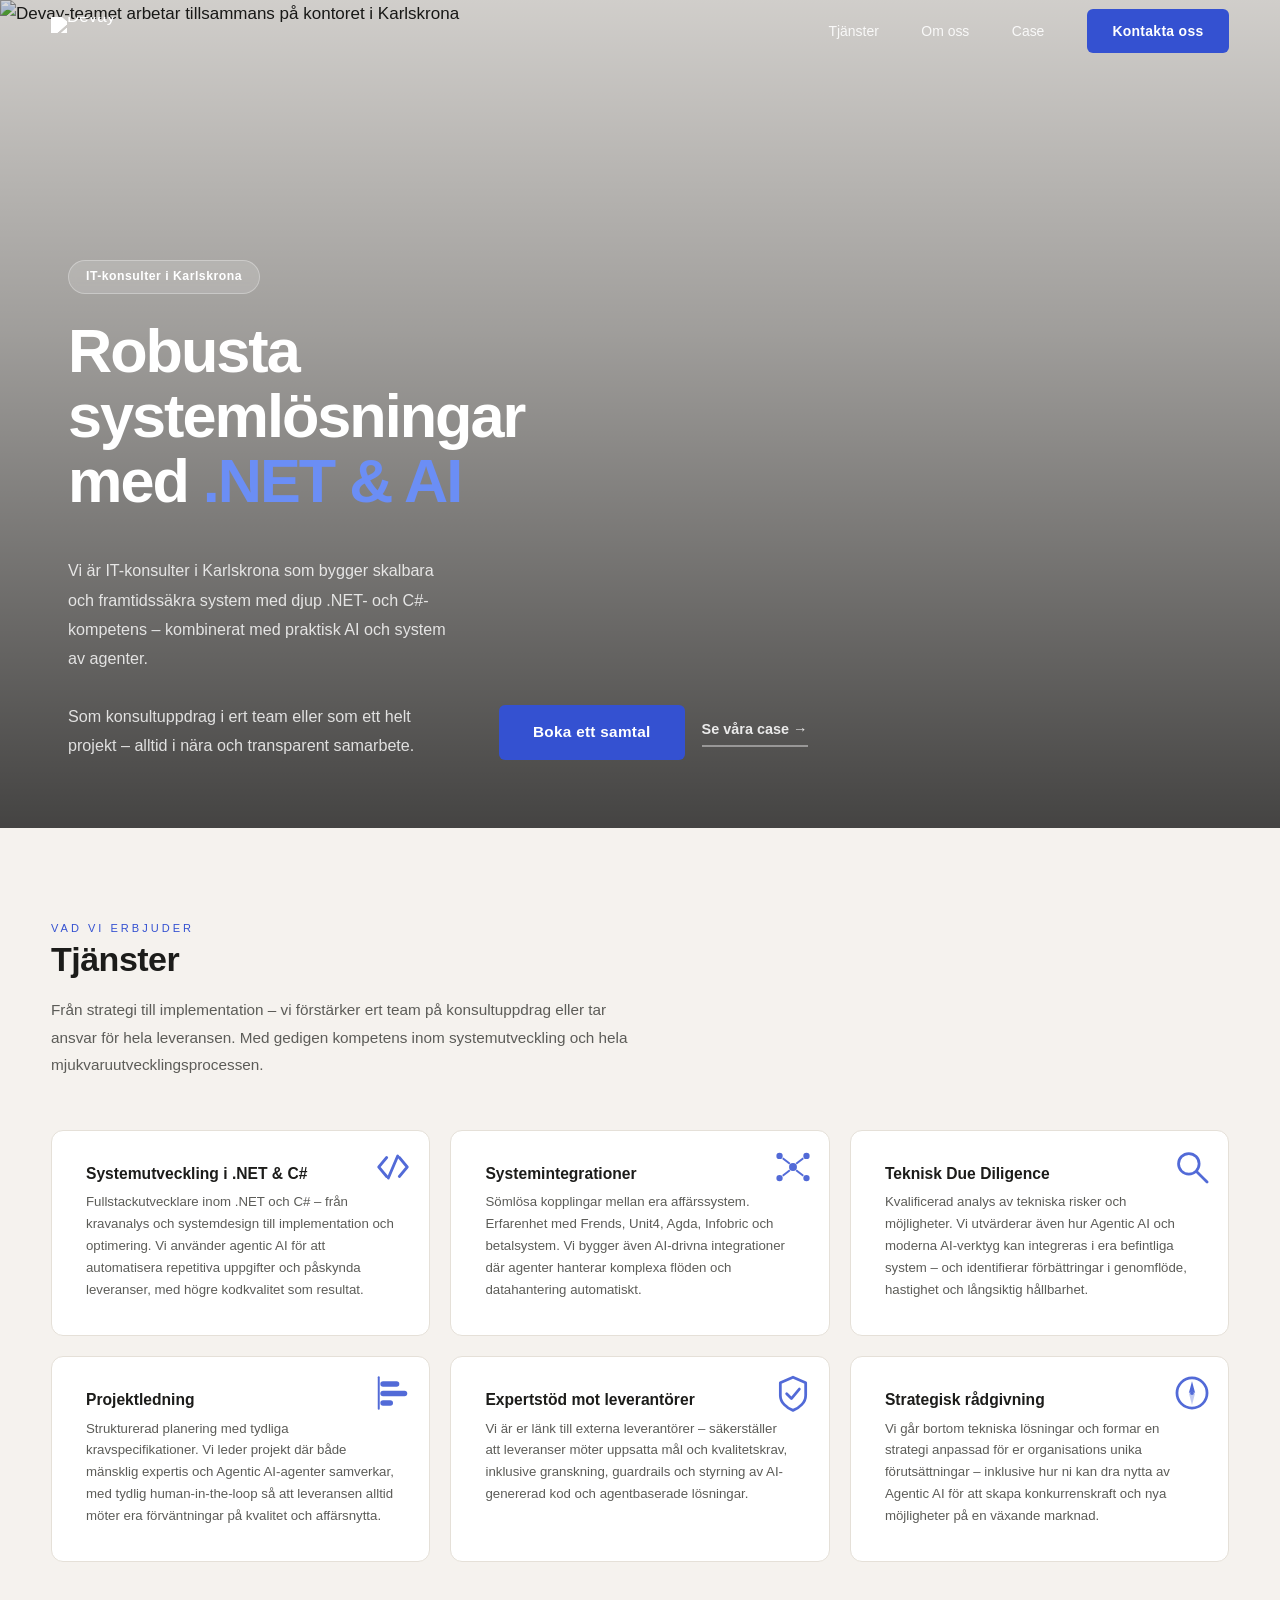
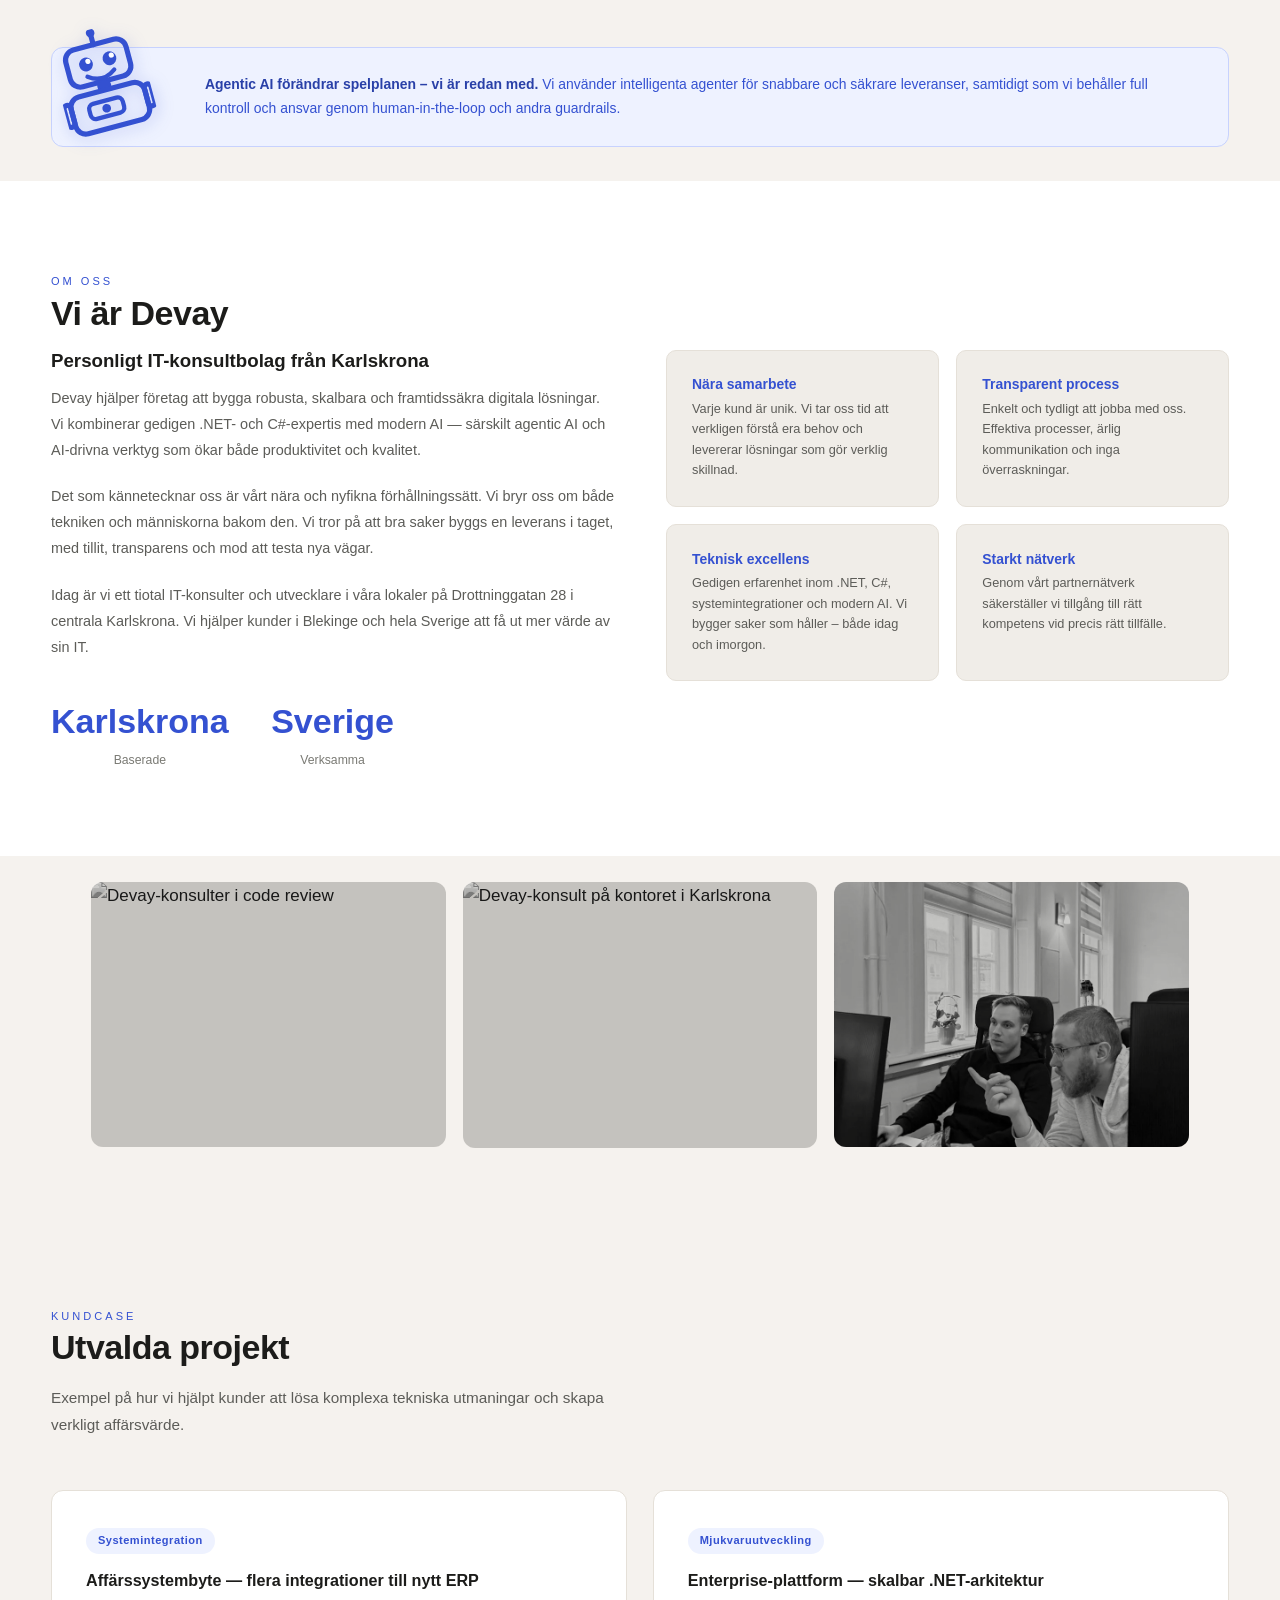
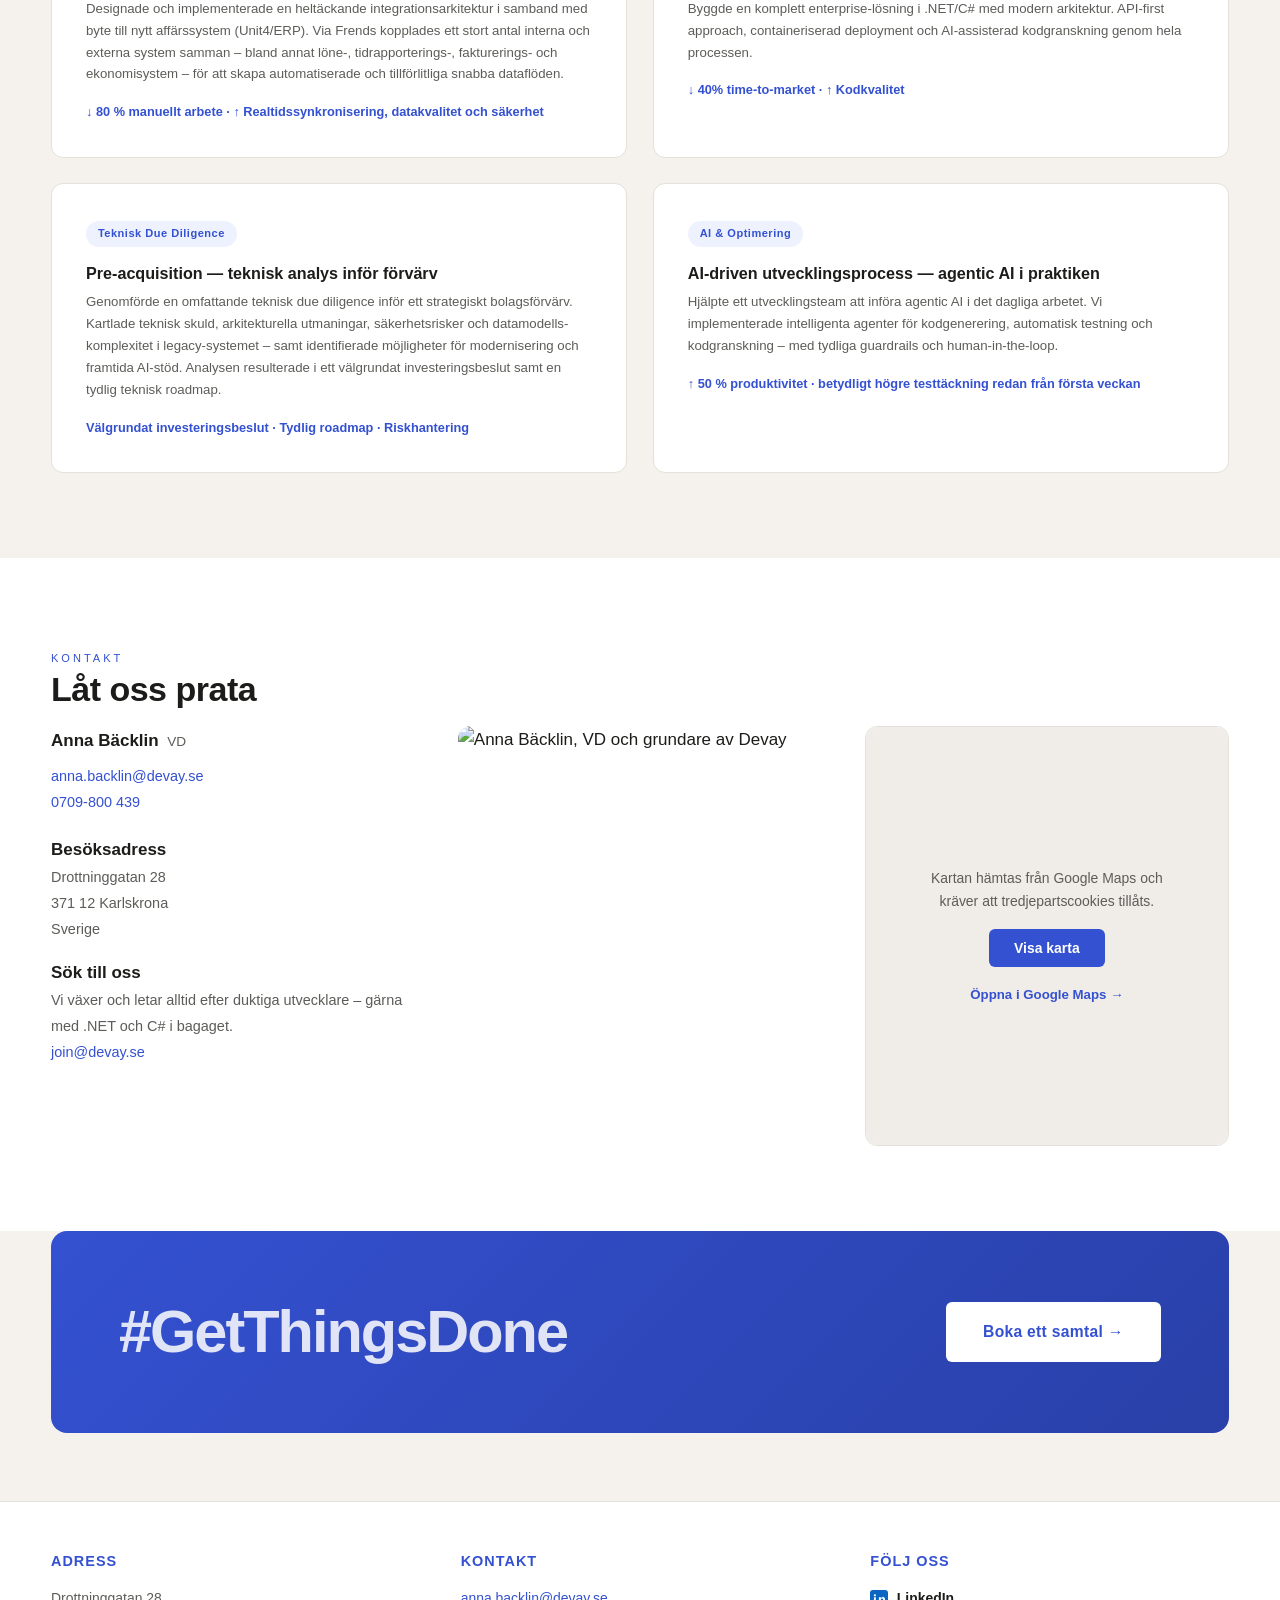
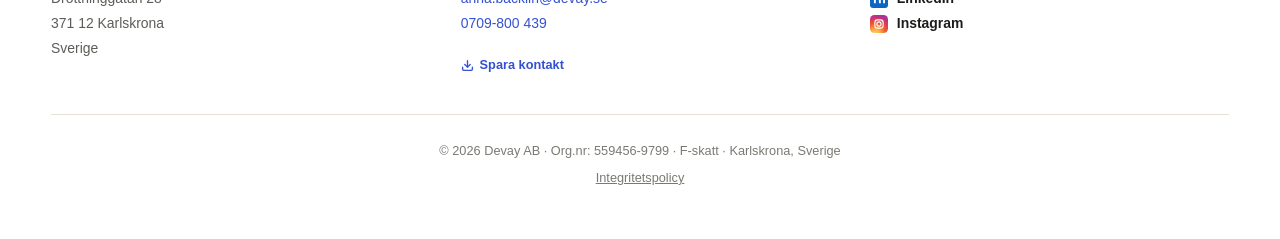
==== commit 8a51ec11: "feat(copy): IT-konsult, konsultuppdrag och systemutveckling på startsidan - Pill + hero: "IT-konsult" ====
--- a/index.html
+++ b/index.html
@@ -5,20 +5,19 @@
   <meta name="viewport" content="width=device-width, initial-scale=1.0, viewport-fit=cover">
 
   <!-- SEO -->
-  <title>Devay AB – .NET &amp; AI-konsulter i Karlskrona | Skalbara systemlösningar</title>
-  <meta name="description" content="Personligt IT-konsultbolag i Karlskrona som bygger robusta .NET/C#-lösningar, systemintegrationer och agentic AI. Nära samarbete, hög kvalitet.">
-  <meta name="keywords" content="Devay, IT-konsult, Karlskrona, .NET, C#, AI, systemutveckling, integrationer, agentic AI">
+  <title>Devay AB – IT- och AI-konsulter i Karlskrona | .NET &amp; C#</title>
+  <meta name="description" content="Vi är IT-konsulter i Karlskrona med spets inom .NET, C#, integrationer och AI. Konsultuppdrag eller hela projekt – nära och personligt i hela Blekinge.">
   <meta name="author" content="Devay AB">
   <meta name="robots" content="index, follow, max-image-preview:large, max-snippet:-1, max-video-preview:-1">
   <meta name="theme-color" content="#1a3a5c">
 
   <!-- Open Graph -->
-  <meta property="og:title" content="Devay AB – .NET &amp; AI-konsulter i Karlskrona">
-  <meta property="og:description" content="Personligt IT-konsultbolag i Karlskrona som bygger robusta .NET/C#-lösningar, systemintegrationer och agentic AI.">
+  <meta property="og:title" content="Devay AB – IT- och AI-konsulter i Karlskrona">
+  <meta property="og:description" content="Vi är IT-konsulter i Karlskrona med spets inom .NET, C#, integrationer och AI. Konsultuppdrag eller hela projekt – nära och personligt i hela Blekinge.">
   <meta property="og:type" content="website">
-  <meta property="og:url" content="https://www.devay.se">
+  <meta property="og:url" content="https://devay.se/">
   <meta property="og:locale" content="sv_SE">
-  <meta property="og:image" content="https://www.devay.se/images/hero.jpg">
+  <meta property="og:image" content="https://devay.se/images/hero.jpg">
   <meta property="og:image:width" content="2400">
   <meta property="og:image:height" content="1545">
   <meta property="og:image:type" content="image/jpeg">
@@ -27,12 +26,12 @@
   <!-- Twitter Card -->
   <meta name="twitter:card" content="summary_large_image">
   <meta name="twitter:site" content="@devay_ab">
-  <meta name="twitter:title" content="Devay AB – .NET &amp; AI-konsulter i Karlskrona">
-  <meta name="twitter:description" content="Personligt IT-konsultbolag i Karlskrona som bygger robusta .NET/C#-lösningar, systemintegrationer och agentic AI.">
-  <meta name="twitter:image" content="https://www.devay.se/images/hero.jpg">
+  <meta name="twitter:title" content="Devay AB – IT- och AI-konsulter i Karlskrona">
+  <meta name="twitter:description" content="Vi är IT-konsulter i Karlskrona med spets inom .NET, C#, integrationer och AI. Konsultuppdrag eller hela projekt – nära och personligt i hela Blekinge.">
+  <meta name="twitter:image" content="https://devay.se/images/hero.jpg">
 
   <!-- Canonical -->
-  <link rel="canonical" href="https://www.devay.se/">
+  <link rel="canonical" href="https://devay.se/">
 
   <!-- Favicons -->
   <link rel="apple-touch-icon" sizes="180x180" href="images/apple-touch-icon.png">
@@ -44,19 +43,19 @@
 
 
   <!-- Stylesheet -->
-  <link rel="stylesheet" href="css/style.css">
+  <link rel="stylesheet" href="css/style.css?v=20260926">
 
   <!-- Structured Data — LocalBusiness -->
   <script type="application/ld+json">
   {
     "@context": "https://schema.org",
     "@type": "LocalBusiness",
-    "@id": "https://www.devay.se/#organization",
+    "@id": "https://devay.se/#organization",
     "name": "Devay AB",
-    "description": "IT-konsultbolag i Karlskrona specialiserat på .NET, C#, systemintegrationer och agentic AI.",
-    "url": "https://www.devay.se",
-    "logo": "https://www.devay.se/images/devay-logo.png",
-    "image": "https://www.devay.se/images/devay-logo.png",
+    "description": "IT- och AI-konsulter i Karlskrona med spets inom .NET, C#, systemintegrationer och AI. Konsultuppdrag och hela projekt i Blekinge och hela Sverige.",
+    "url": "https://devay.se/",
+    "logo": "https://devay.se/images/devay-logo.png",
+    "image": "https://devay.se/images/devay-logo.png",
     "address": {
       "@type": "PostalAddress",
       "streetAddress": "Drottninggatan 28",
@@ -99,7 +98,7 @@
           "@type": "Offer",
           "itemOffered": {
             "@type": "Service",
-            "name": "Mjukvaruutveckling",
+            "name": "Systemutveckling i .NET & C#",
             "description": ".NET & C# fullstack — från kravanalys och systemdesign till implementation och optimering."
           }
         },
@@ -149,7 +148,7 @@
        NAVIGATION
        ════════════════════════════════════════ -->
   <nav class="nav" aria-label="Huvudnavigation">
-    <a href="./index.html" class="nav-logo" aria-label="Devay — Till startsidan">
+    <a href="/" class="nav-logo" aria-label="Devay — Till startsidan">
       <picture>
         <source srcset="images/devay-logo-white.webp" type="image/webp" media="(prefers-color-scheme: dark)">
         <source srcset="images/devay-logo-white.png" media="(prefers-color-scheme: dark)">
@@ -196,10 +195,10 @@
         <div class="hero-overlay"></div>
       </div>
       <div class="hero-content">
-        <span class="pill">Karlskrona, Sverige</span>
+        <span class="pill">IT-konsulter i Karlskrona</span>
         <h1 class="hero-title">Robusta systemlösningar<br>med <em>.NET &amp; AI</em></h1>
         <div class="hero-bottom">
-          <p class="hero-subtitle">Vi bygger skalbara och framtidssäkra lösningar med djup .NET- och C#-kompetens kombinerat med praktisk AI och system av agenter.<br><br>Från smart automatisering till system som växer med er verksamhet – alltid i nära och transparent samarbete.</p>
+          <p class="hero-subtitle">Vi är IT-konsulter i Karlskrona som bygger skalbara och framtidssäkra system med djup .NET- och C#-kompetens – kombinerat med praktisk AI och system av agenter.<br><br>Som konsultuppdrag i ert team eller som ett helt projekt – alltid i nära och transparent samarbete.</p>
           <div class="hero-actions">
             <a href="#kontakt" class="btn-primary">Boka ett samtal</a>
             <a href="#case" class="btn-link btn-link--light">Se våra case &rarr;</a>
@@ -213,7 +212,7 @@
     <section id="tjanster" class="section section--alt" aria-labelledby="tjanster-title">
       <span class="section-eyebrow reveal">Vad vi erbjuder</span>
       <h2 class="section-title reveal" id="tjanster-title">Tjänster</h2>
-      <p class="section-intro reveal">Vi hjälper er från strategi till implementation — med gedigen kompetens inom hela mjukvaruutvecklingsprocessen.</p>
+      <p class="section-intro reveal">Från strategi till implementation – vi förstärker ert team på konsultuppdrag eller tar ansvar för hela leveransen. Med gedigen kompetens inom systemutveckling och hela mjukvaruutvecklingsprocessen.</p>
 
       <div class="services-grid">
         <article class="service-card reveal reveal-delay-1">
@@ -224,8 +223,8 @@
               <line x1="30" y1="10" x2="18" y2="38"/>
             </svg>
           </div>
-          <h3>Mjukvaruutveckling</h3>
-          <p>.NET &amp; C# fullstack — från kravanalys och systemdesign till implementation och optimering. Vi använder praktisk Agentic AI och intelligenta agenter för att automatisera repetitiva uppgifter, påskynda leveranser och höja både kodkvalitet och produktivitet markant.</p>
+          <h3>Systemutveckling i .NET &amp; C#</h3>
+          <p>Fullstackutvecklare inom .NET och C# – från kravanalys och systemdesign till implementation och optimering. Vi använder agentic AI för att automatisera repetitiva uppgifter och påskynda leveranser, med högre kodkvalitet som resultat.</p>
         </article>
 
         <article class="service-card reveal reveal-delay-2">
@@ -334,7 +333,7 @@
           <h3>Personligt IT-konsultbolag från Karlskrona</h3>
           <p>Devay hjälper företag att bygga robusta, skalbara och framtidssäkra digitala lösningar. Vi kombinerar gedigen .NET- och C#-expertis med modern AI — särskilt agentic AI och AI-drivna verktyg som ökar både produktivitet och kvalitet.</p>
           <p>Det som kännetecknar oss är vårt nära och nyfikna förhållningssätt. Vi bryr oss om både tekniken och människorna bakom den. Vi tror på att bra saker byggs en leverans i taget, med tillit, transparens och mod att testa nya vägar.</p>
-          <p>Idag sitter vi i nya lokaler på Drottninggatan 28 i centrala Karlskrona och hjälper kunder i Blekinge och hela Sverige att få ut mer värde av sin IT.</p>
+          <p>Idag är vi ett tiotal IT-konsulter och utvecklare i våra lokaler på Drottninggatan 28 i centrala Karlskrona. Vi hjälper kunder i Blekinge och hela Sverige att få ut mer värde av sin IT.</p>
 
           <div class="team-stats">
             <div class="stat">
@@ -445,7 +444,7 @@
           <p>Drottninggatan 28<br>371 12 Karlskrona<br>Sverige</p>
 
           <h3>Sök till oss</h3>
-          <p>Vi växer och letar alltid efter duktiga människor.<br>
+          <p>Vi växer och letar alltid efter duktiga utvecklare – gärna med .NET och C# i bagaget.<br>
             <a href="mailto:join@devay.se">join@devay.se</a>
           </p>
         </div>
@@ -546,7 +545,7 @@
   </footer>
 
   <!-- JavaScript -->
-  <script src="js/main.js" defer></script>
+  <script src="js/main.js?v=20260926" defer></script>
 
 </body>
 </html>
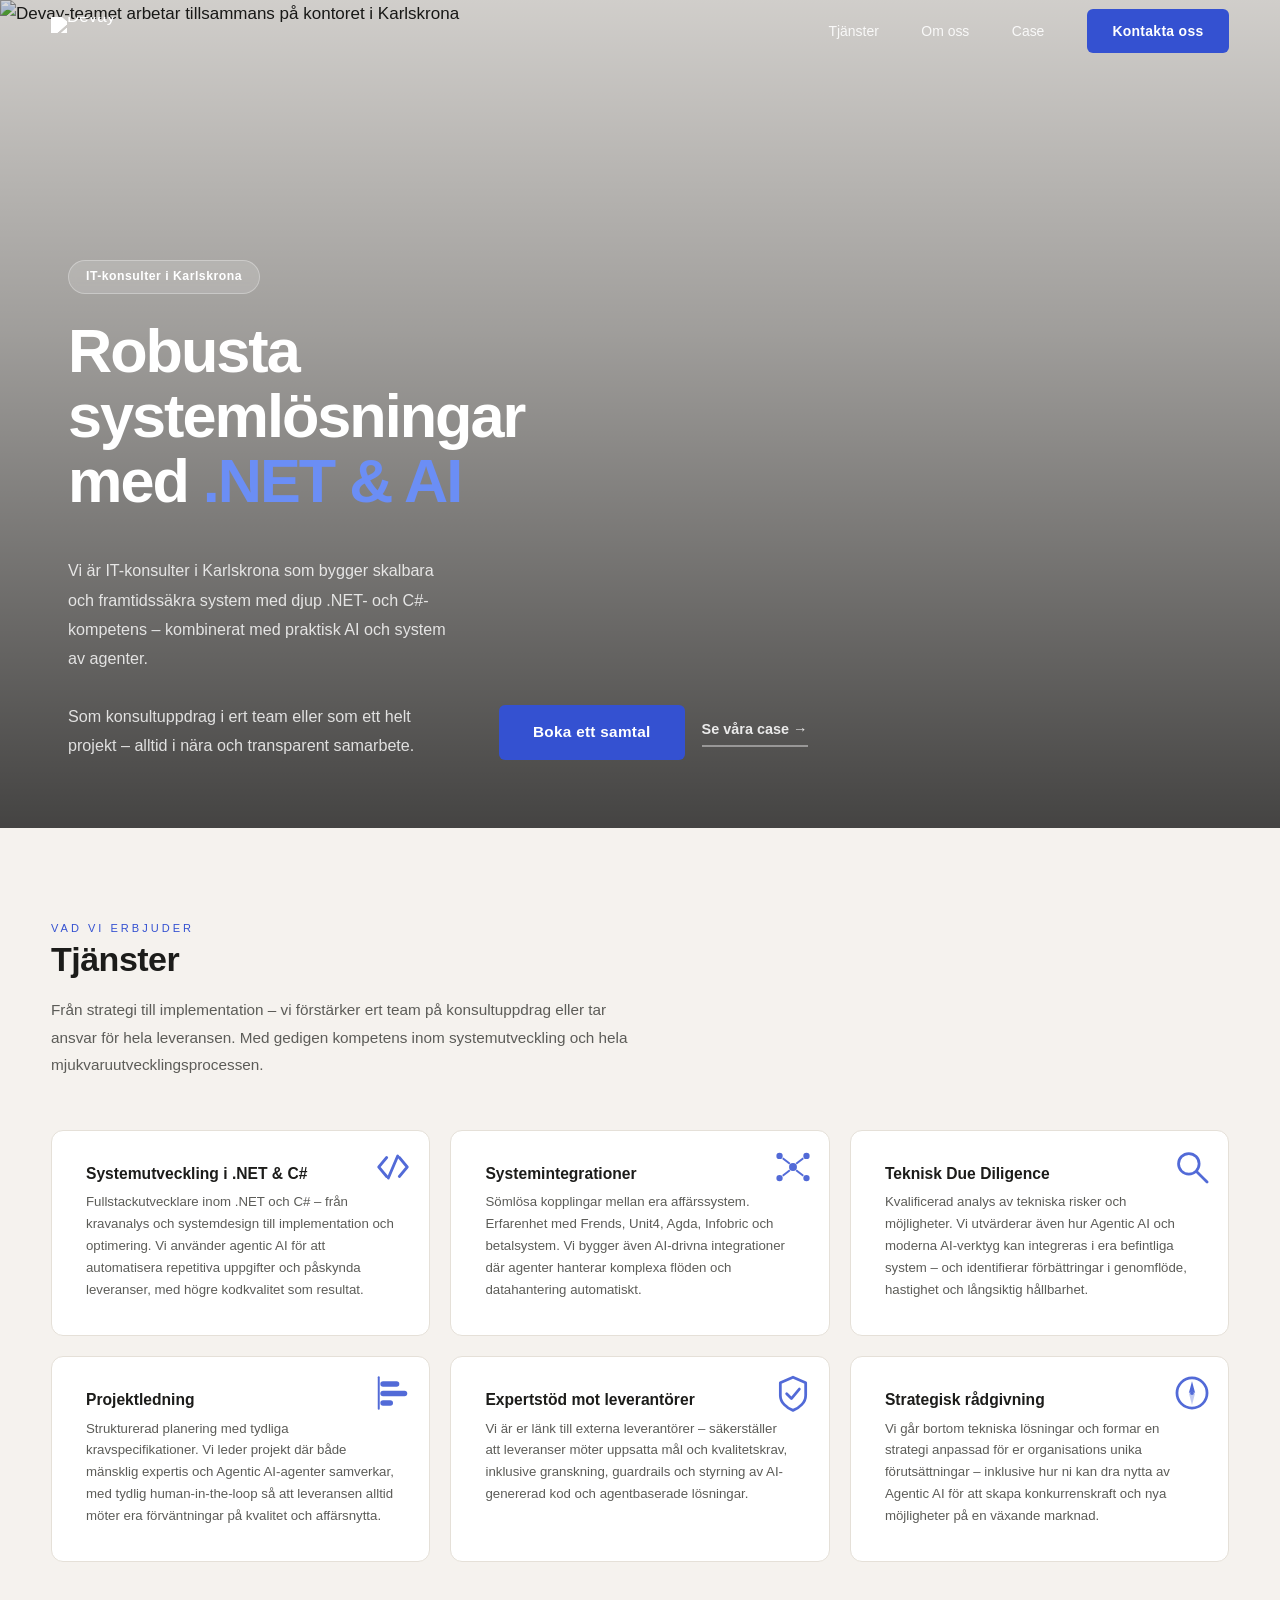
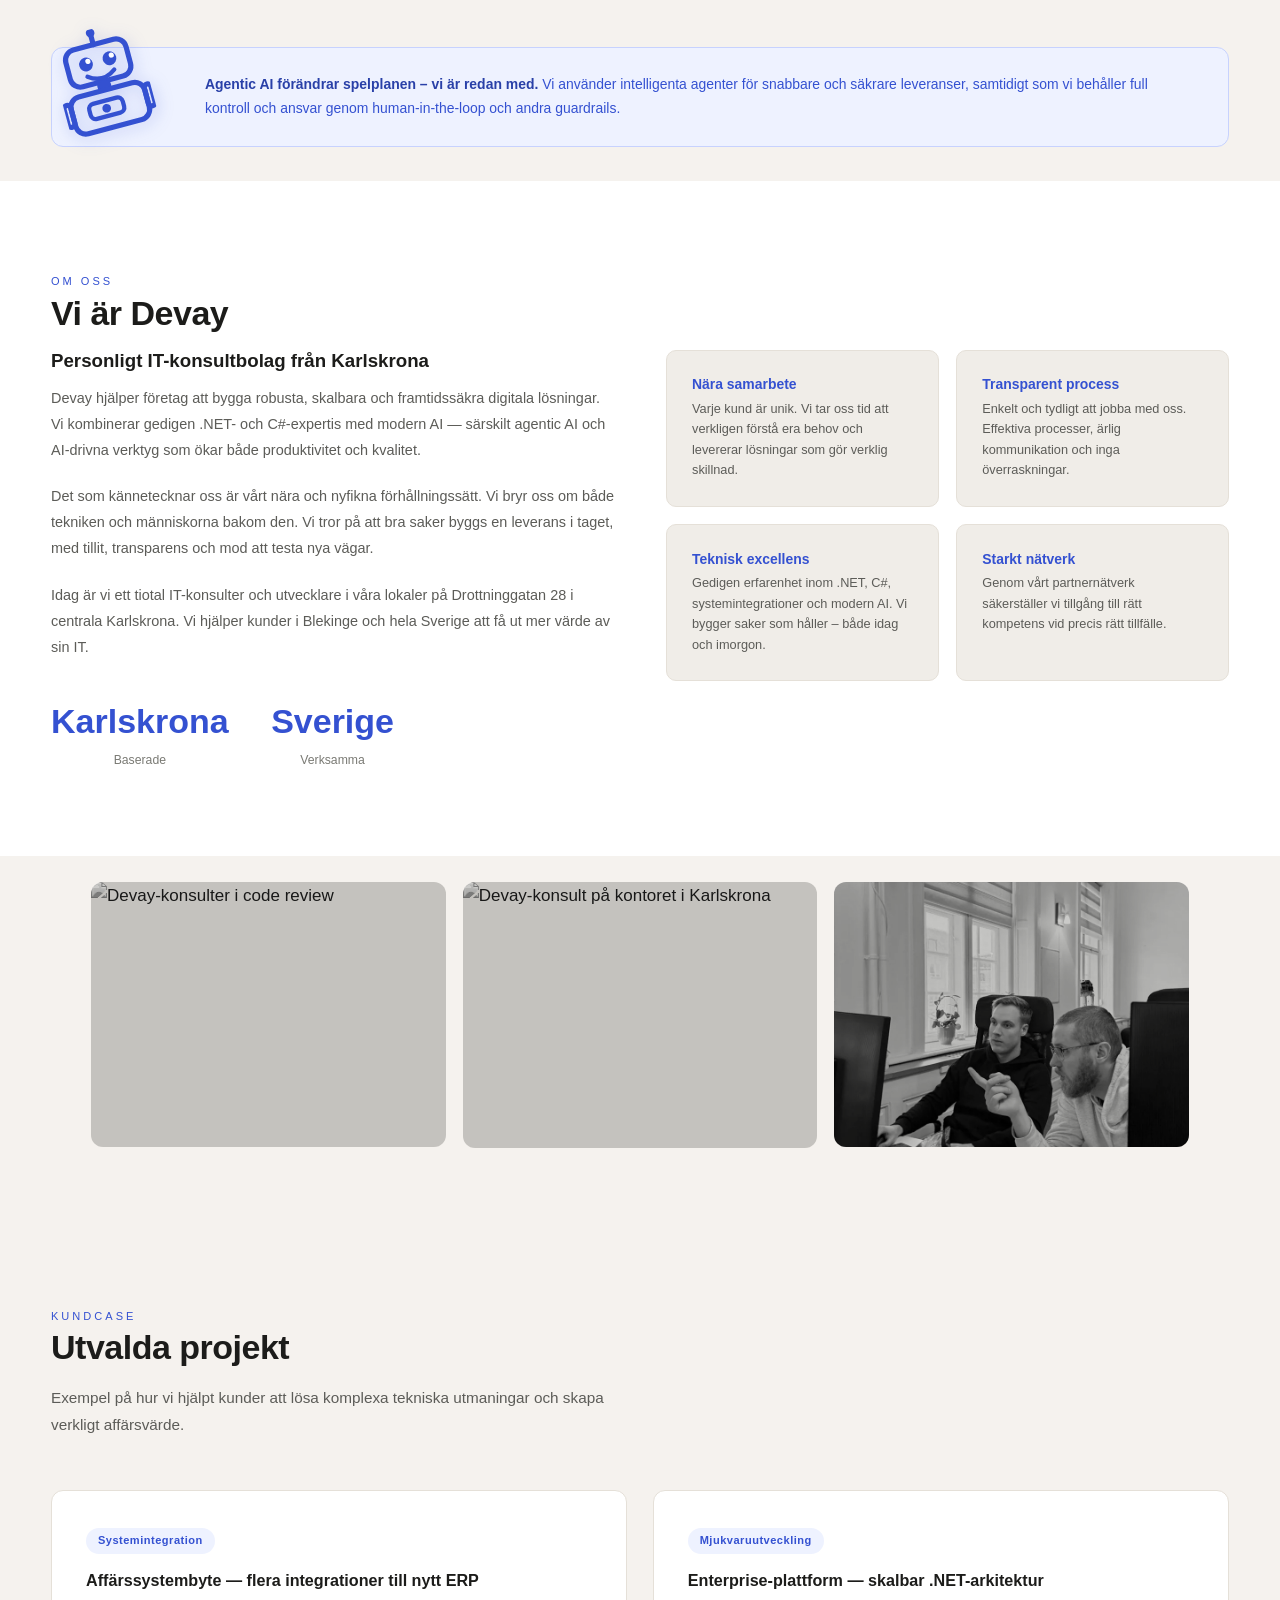
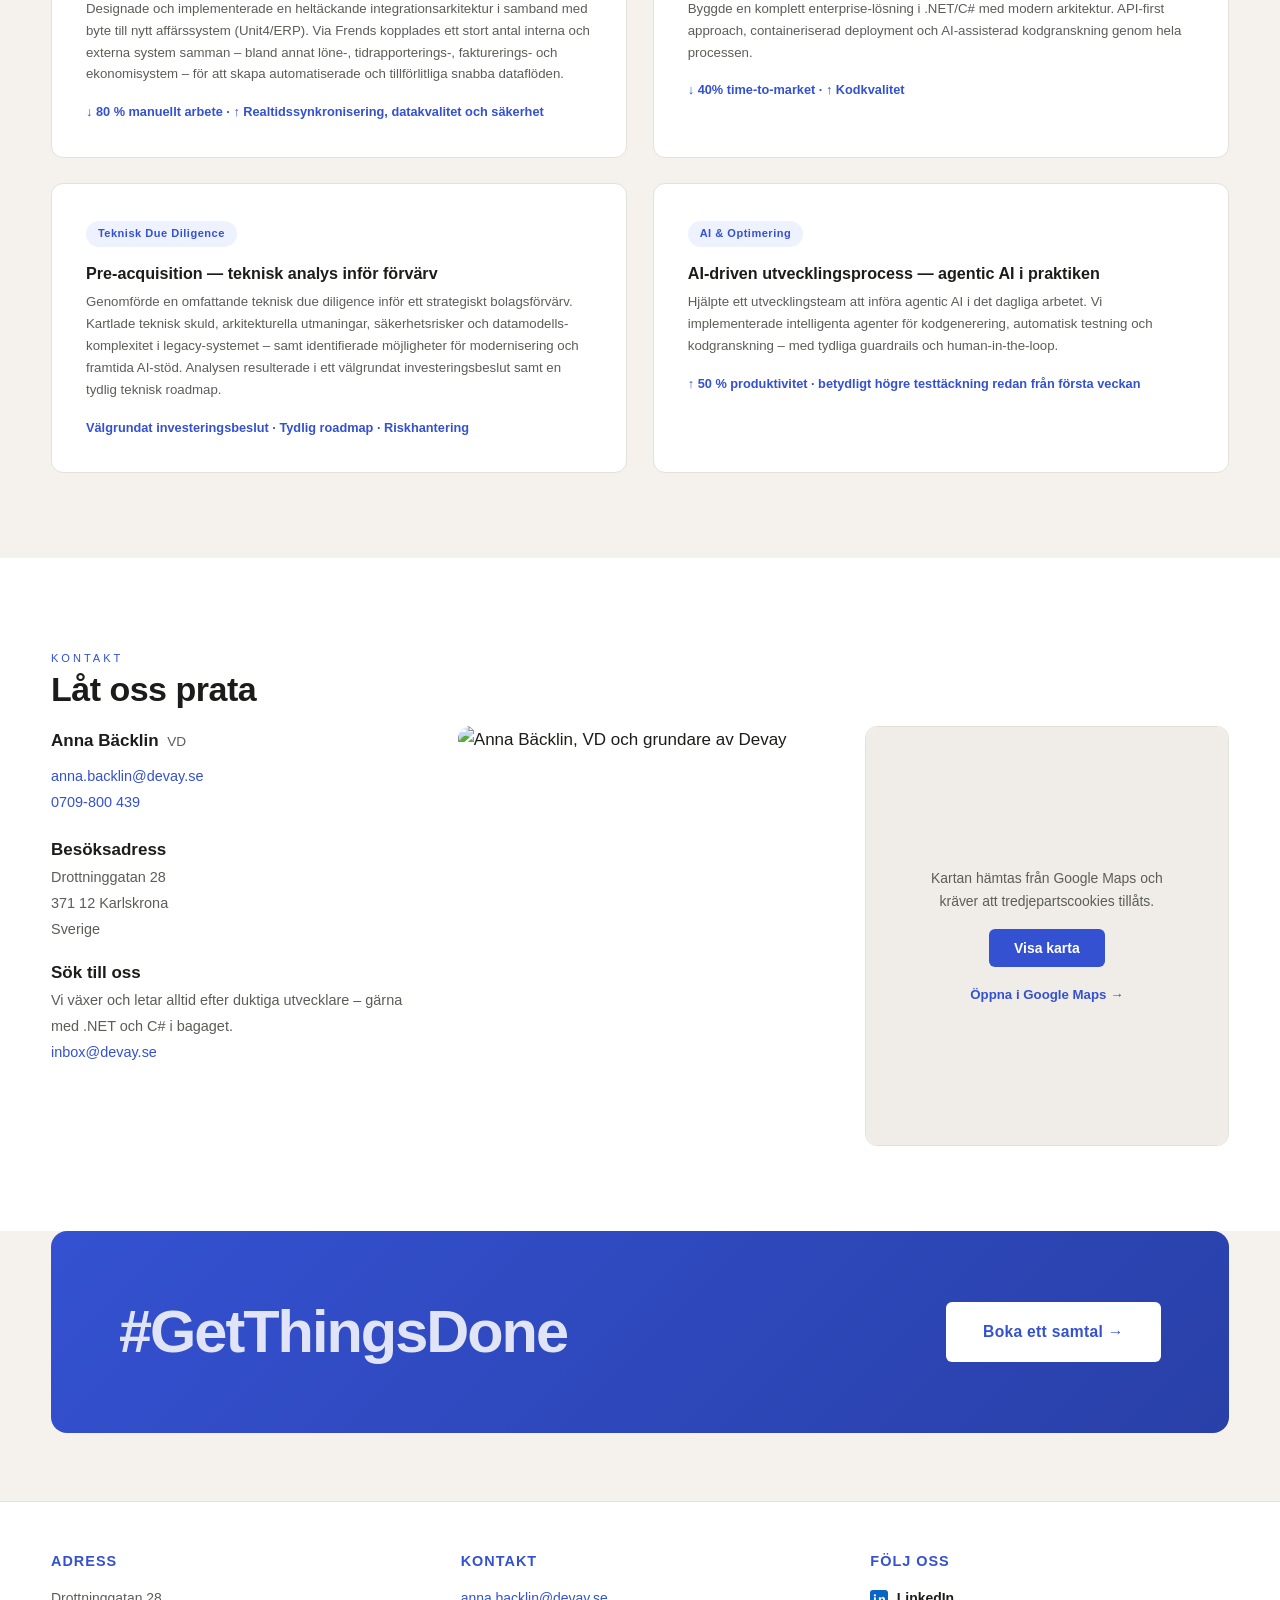
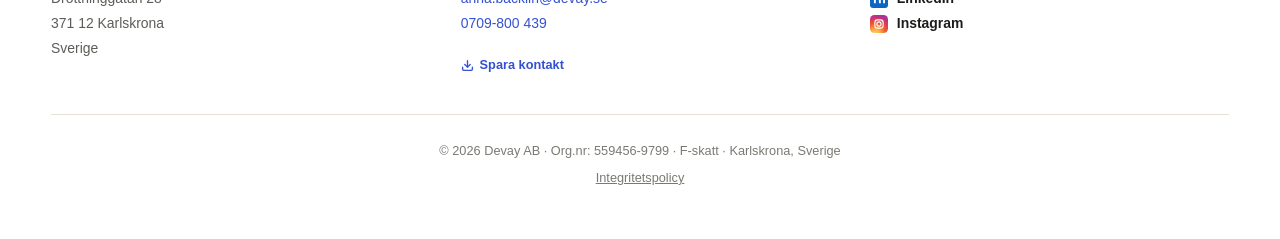
==== commit d6297570: "fix: kontaktmejl för jobbsökande join@devay.se → inbox@devay.se Co-Authored-By: Claude Opus 5.5 <nor" ====
--- a/index.html
+++ b/index.html
@@ -445,7 +445,7 @@
 
           <h3>Sök till oss</h3>
           <p>Vi växer och letar alltid efter duktiga utvecklare – gärna med .NET och C# i bagaget.<br>
-            <a href="mailto:join@devay.se">join@devay.se</a>
+            <a href="mailto:inbox@devay.se">inbox@devay.se</a>
           </p>
         </div>
 
